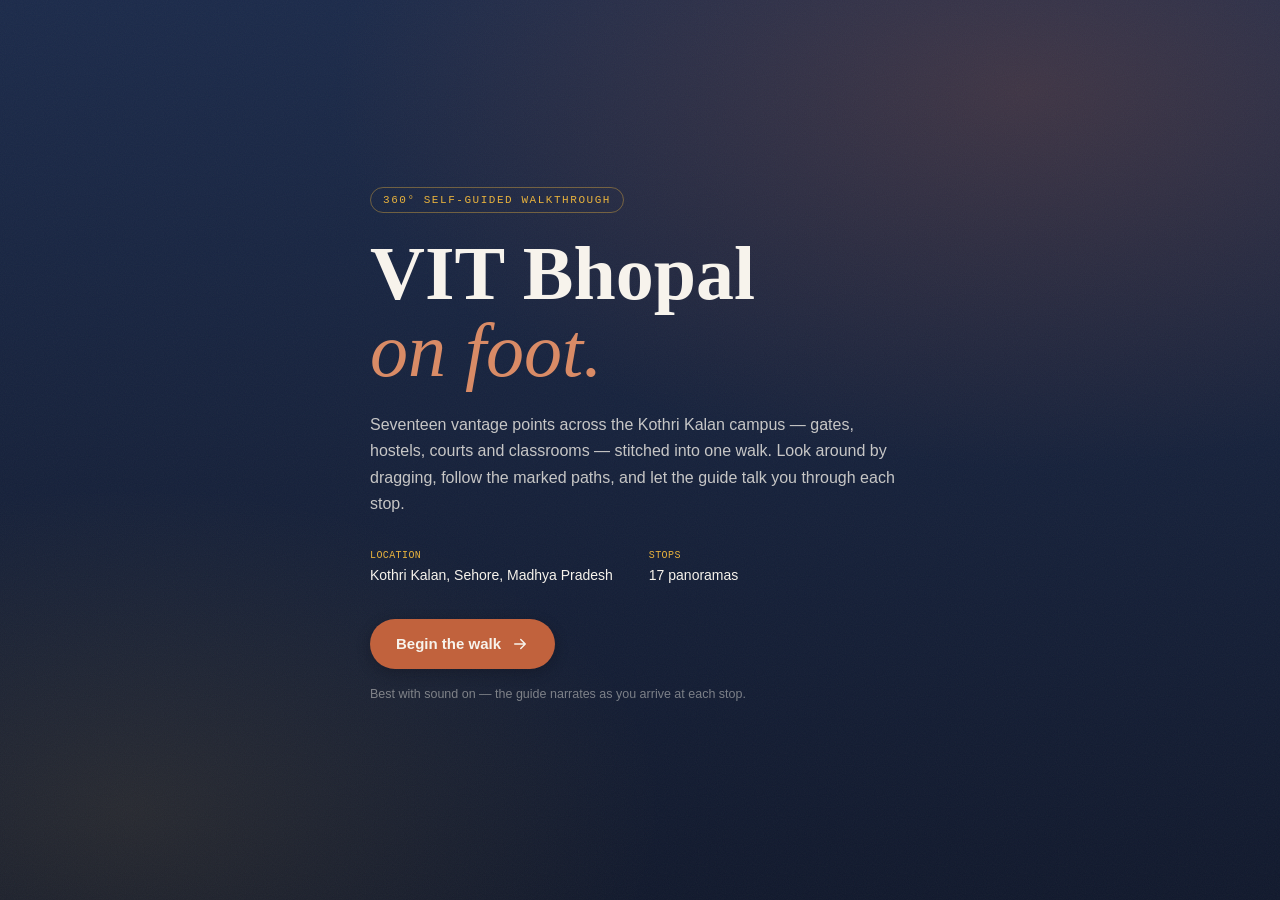
==== index.html @ a3f0da6c "Initial commit" ====
<!DOCTYPE html>
<html lang="en">
<head>
<meta charset="UTF-8">
<meta name="viewport" content="width=device-width, initial-scale=1.0, viewport-fit=cover">
<title>VIT Bhopal — Campus Walkthrough</title>
<meta name="description" content="A self-guided 360° walkthrough of the VIT Bhopal University campus, Kothri Kalan, Sehore.">
<link rel="stylesheet" href="css/styles.css">
</head>
<body>

<!-- ============ LOADER ============ -->
<div id="loader" class="loader">
  <div class="loader-mark">
    <svg viewBox="0 0 64 64" width="56" height="56" aria-hidden="true">
      <circle cx="32" cy="32" r="28" fill="none" stroke="currentColor" stroke-width="2" stroke-dasharray="8 6"/>
      <circle cx="32" cy="32" r="6" fill="currentColor"/>
    </svg>
  </div>
  <p class="loader-text">Stitching the campus together…</p>
  <div class="loader-track"><div class="loader-fill" id="loaderFill"></div></div>
</div>

<!-- ============ INTRO SCREEN ============ -->
<div id="intro" class="intro">
  <div class="intro-grain"></div>
  <div class="intro-inner">
    <span class="eyebrow mono">360° SELF-GUIDED WALKTHROUGH</span>
    <h1 class="intro-title">VIT Bhopal<br><em>on foot.</em></h1>
    <p class="intro-sub">Seventeen vantage points across the Kothri&nbsp;Kalan campus — gates, hostels, courts and classrooms — stitched into one walk. Look around by dragging, follow the marked paths, and let the guide talk you through each stop.</p>
    <div class="intro-meta">
      <div class="intro-meta-item">
        <span class="mono small">LOCATION</span>
        <span>Kothri Kalan, Sehore, Madhya Pradesh</span>
      </div>
      <div class="intro-meta-item">
        <span class="mono small">STOPS</span>
        <span>17 panoramas</span>
      </div>
    </div>
    <button class="btn-start" id="btnStart">
      <span>Begin the walk</span>
      <svg width="18" height="18" viewBox="0 0 24 24" fill="none"><path d="M5 12h14M13 6l6 6-6 6" stroke="currentColor" stroke-width="2" stroke-linecap="round" stroke-linejoin="round"/></svg>
    </button>
    <p class="intro-hint">Best with sound on — the guide narrates as you arrive at each stop.</p>
  </div>
</div>

<!-- ============ VIEWER STAGE ============ -->
<main id="stage" class="stage" aria-hidden="true">

  <canvas id="pano" class="pano-canvas"></canvas>

  <!-- hotspot layer (DOM, positioned over canvas) -->
  <div id="hotspotLayer" class="hotspot-layer"></div>

  <!-- drag hint -->
  <div class="drag-hint" id="dragHint">
    <svg width="22" height="22" viewBox="0 0 24 24" fill="none"><path d="M9 11V7a3 3 0 0 1 6 0v4M7 11h10a1 1 0 0 1 1 1v5a4 4 0 0 1-4 4h-4a4 4 0 0 1-4-4v-5a1 1 0 0 1 1-1Z" stroke="currentColor" stroke-width="1.6"/></svg>
    <span>Drag to look around</span>
  </div>

  <!-- top bar -->
  <header class="topbar">
    <div class="topbar-left">
      <button class="icon-btn" id="btnMenu" aria-label="Open scene list">
        <svg width="20" height="20" viewBox="0 0 24 24" fill="none"><path d="M4 6h16M4 12h16M4 18h16" stroke="currentColor" stroke-width="2" stroke-linecap="round"/></svg>
      </button>
      <div class="brand mono">VIT&nbsp;BHOPAL <span class="brand-dim">/ CAMPUS WALK</span></div>
    </div>
    <div class="topbar-center">
      <span class="scene-counter mono" id="sceneCounter">01 / 17</span>
      <h2 class="scene-title" id="sceneTitle">—</h2>
    </div>
    <div class="topbar-right">
      <button class="icon-btn" id="btnMap" aria-label="Open campus map">
        <svg width="20" height="20" viewBox="0 0 24 24" fill="none"><path d="M9 18l-6 2V4l6-2 6 2 6-2v16l-6 2-6-2Zm0 0V2m6 18V4" stroke="currentColor" stroke-width="1.8" stroke-linejoin="round"/></svg>
      </button>
      <button class="icon-btn" id="btnAudio" aria-label="Toggle narration">
        <svg width="20" height="20" viewBox="0 0 24 24" fill="none" id="iconAudioOn"><path d="M11 5 6 9H3v6h3l5 4V5Z" stroke="currentColor" stroke-width="1.8" stroke-linejoin="round"/><path d="M16 8a5 5 0 0 1 0 8M19 5a9 9 0 0 1 0 14" stroke="currentColor" stroke-width="1.8" stroke-linecap="round"/></svg>
      </button>
      <button class="icon-btn" id="btnFullscreen" aria-label="Fullscreen">
        <svg width="20" height="20" viewBox="0 0 24 24" fill="none"><path d="M4 9V5a1 1 0 0 1 1-1h4M20 9V5a1 1 0 0 0-1-1h-4M4 15v4a1 1 0 0 0 1 1h4M20 15v4a1 1 0 0 1-1 1h-4" stroke="currentColor" stroke-width="2" stroke-linecap="round" stroke-linejoin="round"/></svg>
      </button>
    </div>
  </header>

  <!-- narration caption bar -->
  <div class="caption-bar" id="captionBar">
    <button class="caption-toggle" id="btnCaptionPlay" aria-label="Play narration">
      <svg id="playIcon" width="16" height="16" viewBox="0 0 24 24" fill="currentColor"><path d="M8 5v14l11-7z"/></svg>
      <svg id="pauseIcon" width="16" height="16" viewBox="0 0 24 24" fill="currentColor" style="display:none"><path d="M7 5h4v14H7zM13 5h4v14h-4z"/></svg>
    </button>
    <p class="caption-text" id="captionText">Welcome.</p>
    <div class="caption-progress"><div class="caption-progress-fill" id="captionFill"></div></div>
  </div>

  <!-- bottom strip: filmstrip nav -->
  <nav class="filmstrip" id="filmstrip" aria-label="All stops"></nav>

  <!-- zoom controls -->
  <div class="zoom-controls">
    <button class="icon-btn small" id="btnZoomIn" aria-label="Zoom in">+</button>
    <button class="icon-btn small" id="btnZoomOut" aria-label="Zoom out">–</button>
  </div>

</main>

<!-- ============ SIDE DRAWER: ALL SCENES ============ -->
<aside id="drawer" class="drawer" aria-hidden="true">
  <div class="drawer-head">
    <span class="mono small">ALL STOPS</span>
    <button class="icon-btn" id="btnDrawerClose" aria-label="Close">
      <svg width="18" height="18" viewBox="0 0 24 24" fill="none"><path d="M6 6l12 12M18 6 6 18" stroke="currentColor" stroke-width="2" stroke-linecap="round"/></svg>
    </button>
  </div>
  <div class="drawer-list" id="drawerList"></div>
</aside>
<div id="drawerScrim" class="scrim"></div>

<!-- ============ MAP OVERLAY ============ -->
<div id="mapOverlay" class="map-overlay" aria-hidden="true">
  <div class="map-panel">
    <div class="map-head">
      <span class="mono small">CAMPUS MAP — KOTHRI KALAN, SEHORE</span>
      <button class="icon-btn" id="btnMapClose" aria-label="Close map">
        <svg width="18" height="18" viewBox="0 0 24 24" fill="none"><path d="M6 6l12 12M18 6 6 18" stroke="currentColor" stroke-width="2" stroke-linecap="round"/></svg>
      </button>
    </div>
    <div class="map-body">
      <div class="map-frame-wrap">
        <iframe id="mapFrame" title="VIT Bhopal location map" loading="lazy" referrerpolicy="no-referrer-when-downgrade"
          src="https://maps.google.com/maps?q=23.0756,76.8497&z=15&output=embed"
          onerror="this.style.display='none'; document.getElementById('mapFallback').style.display='flex';"></iframe>
        <div id="mapFallback" class="map-fallback">
          <svg width="40" height="40" viewBox="0 0 24 24" fill="none"><path d="M12 21s-7-7.2-7-12a7 7 0 1 1 14 0c0 4.8-7 12-7 12Z" stroke="currentColor" stroke-width="1.6"/><circle cx="12" cy="9" r="2.6" stroke="currentColor" stroke-width="1.6"/></svg>
          <p class="mono small">23.0756° N, 76.8497° E</p>
          <p class="map-fallback-text">Live map preview isn't available in this environment. Use the link below to open the location directly in Google Maps.</p>
        </div>
      </div>
      <div class="map-side">
        <p class="map-note">VIT Bhopal University sits on the Bhopal–Indore highway in Kothri Kalan, Sehore district — about 50&nbsp;km from Bhopal city. The 360° stops in this walk are arranged loosely west→east, gate to academic core.</p>
        <a class="map-link" href="https://www.google.com/maps/search/?api=1&query=23.0756,76.8497" target="_blank" rel="noopener">
          Open in Google Maps
          <svg width="14" height="14" viewBox="0 0 24 24" fill="none"><path d="M7 17 17 7M7 7h10v10" stroke="currentColor" stroke-width="2" stroke-linecap="round" stroke-linejoin="round"/></svg>
        </a>
      </div>
    </div>
  </div>
</div>

<script src="js/scenes.js"></script>
<script src="js/viewer.js"></script>
<script src="js/narration.js"></script>
<script src="js/app.js"></script>
</body>
</html>
---- css/styles.css ----
/* ============================================================
   DESIGN TOKENS
   Palette pulled from the campus photos themselves:
   indigo night sky, terracotta hostel banding, sandstone roads,
   hazard-stripe curb paint (yellow/black) as the wayfinding motif.
   ============================================================ */
:root {
  --ink:        #11141b;
  --ink-soft:   #2b303d;
  --paper:      #f7f3ec;
  --paper-dim:  #ece5d6;
  --indigo:     #1b2a4a;
  --indigo-deep:#10182c;
  --terracotta: #c1623d;
  --terracotta-soft: #d98b66;
  --sandstone:  #d9c9a8;
  --signal:     #e8b23d;
  --hazard-black: #1a1a16;
  --line:       rgba(247,243,236,0.14);
  --line-dark:  rgba(17,20,27,0.12);

  --font-display: Georgia, "Iowan Old Style", "Palatino Linotype", "URW Palladio L", serif;
  --font-body: -apple-system, BlinkMacSystemFont, "Segoe UI", Roboto, "Helvetica Neue", Arial, sans-serif;
  --font-mono: "SF Mono", "Cascadia Code", "Roboto Mono", Consolas, "Liberation Mono", monospace;

  --radius-sm: 8px;
  --radius-md: 14px;
  --radius-lg: 22px;
  --shadow-1: 0 10px 30px rgba(10,12,18,0.35);
  --shadow-2: 0 4px 14px rgba(10,12,18,0.28);
}

* { box-sizing: border-box; }
html, body {
  margin: 0; padding: 0;
  width: 100%; height: 100%;
  overflow: hidden;
  background: var(--indigo-deep);
  color: var(--paper);
  font-family: var(--font-body);
  -webkit-font-smoothing: antialiased;
}
button {
  font-family: inherit;
  cursor: pointer;
  border: none;
  background: none;
  color: inherit;
}
a { color: inherit; }
.mono { font-family: var(--font-mono); letter-spacing: 0.04em; }
.small { font-size: 11px; }

/* ============================================================
   LOADER
   ============================================================ */
.loader {
  position: fixed; inset: 0;
  display: flex; flex-direction: column; align-items: center; justify-content: center;
  gap: 18px;
  background: radial-gradient(120% 120% at 50% 0%, #1f2e52 0%, var(--indigo-deep) 65%);
  z-index: 100;
  transition: opacity 0.5s ease, visibility 0.5s ease;
}
.loader.hidden { opacity: 0; visibility: hidden; pointer-events: none; }
.loader-mark { color: var(--signal); animation: spin 2.4s linear infinite; }
@keyframes spin { to { transform: rotate(360deg); } }
.loader-text { font-family: var(--font-mono); font-size: 12px; letter-spacing: 0.08em; color: var(--sandstone); text-transform: uppercase; }
.loader-track { width: 220px; height: 3px; background: rgba(247,243,236,0.12); border-radius: 2px; overflow: hidden; }
.loader-fill { width: 0%; height: 100%; background: linear-gradient(90deg, var(--terracotta), var(--signal)); transition: width 0.2s ease; }

/* ============================================================
   INTRO
   ============================================================ */
.intro {
  position: fixed; inset: 0;
  z-index: 50;
  display: flex; align-items: center; justify-content: center;
  background:
    radial-gradient(90% 70% at 80% 10%, rgba(193,98,61,0.22), transparent 60%),
    radial-gradient(70% 60% at 10% 90%, rgba(232,178,61,0.10), transparent 60%),
    linear-gradient(180deg, var(--indigo) 0%, var(--indigo-deep) 100%);
  transition: opacity 0.5s ease, visibility 0.5s ease;
  padding: 32px;
}
.intro.hidden { opacity: 0; visibility: hidden; pointer-events: none; }
.intro-grain {
  position: absolute; inset: 0;
  opacity: 0.05; pointer-events: none;
  background-image: url("data:image/svg+xml,%3Csvg xmlns='http://www.w3.org/2000/svg' width='120' height='120'%3E%3Cfilter id='n'%3E%3CfeTurbulence type='fractalNoise' baseFrequency='0.9' numOctaves='2' stitchTiles='stitch'/%3E%3C/filter%3E%3Crect width='100%25' height='100%25' filter='url(%23n)'/%3E%3C/svg%3E");
}
.intro-inner {
  max-width: 620px;
  text-align: left;
  position: relative;
}
.eyebrow {
  display: inline-block;
  font-size: 11px;
  color: var(--signal);
  letter-spacing: 0.14em;
  border: 1px solid rgba(232,178,61,0.4);
  padding: 6px 12px;
  border-radius: 100px;
  margin-bottom: 22px;
}
.intro-title {
  font-family: var(--font-display);
  font-weight: 600;
  font-size: clamp(42px, 8vw, 76px);
  line-height: 1.02;
  margin: 0 0 22px;
  color: var(--paper);
}
.intro-title em {
  font-style: italic;
  font-weight: 400;
  color: var(--terracotta-soft);
}
.intro-sub {
  font-size: 16px;
  line-height: 1.65;
  color: rgba(247,243,236,0.78);
  max-width: 540px;
  margin: 0 0 32px;
}
.intro-meta {
  display: flex; gap: 36px;
  margin-bottom: 36px;
  flex-wrap: wrap;
}
.intro-meta-item { display: flex; flex-direction: column; gap: 6px; }
.intro-meta-item span:first-child { color: var(--signal); font-size: 10px; }
.intro-meta-item span:last-child { font-size: 14px; color: var(--paper); }
.btn-start {
  display: inline-flex; align-items: center; gap: 10px;
  background: var(--terracotta);
  color: var(--paper);
  font-size: 15px; font-weight: 600;
  padding: 16px 26px;
  border-radius: 100px;
  transition: transform 0.25s ease, background 0.25s ease, box-shadow 0.25s ease;
  box-shadow: var(--shadow-2);
}
.btn-start:hover { background: #a8512f; transform: translateY(-2px); box-shadow: var(--shadow-1); }
.btn-start svg { transition: transform 0.25s ease; }
.btn-start:hover svg { transform: translateX(3px); }
.intro-hint {
  margin-top: 18px;
  font-size: 12.5px;
  color: rgba(247,243,236,0.45);
}

/* ============================================================
   STAGE
   ============================================================ */
.stage {
  position: fixed; inset: 0;
  z-index: 1;
  background: var(--indigo-deep);
}
.pano-canvas {
  position: absolute; inset: 0;
  width: 100%; height: 100%;
  display: block;
  cursor: grab;
  touch-action: none;
}
.pano-canvas.grabbing { cursor: grabbing; }
.stage.scene-fade::after {
  content: "";
  position: absolute; inset: 0;
  background: var(--indigo-deep);
  animation: fadeFlash 0.42s ease forwards;
  z-index: 5;
  pointer-events: none;
}
@keyframes fadeFlash {
  0% { opacity: 0; }
  35% { opacity: 1; }
  100% { opacity: 0; }
}

/* drag hint */
.drag-hint {
  position: absolute;
  left: 50%; top: 50%;
  transform: translate(-50%, 30px);
  display: flex; align-items: center; gap: 10px;
  background: rgba(17,20,27,0.55);
  backdrop-filter: blur(6px);
  border: 1px solid var(--line);
  padding: 10px 18px;
  border-radius: 100px;
  font-size: 13px;
  color: var(--paper);
  pointer-events: none;
  animation: hintPulse 2.6s ease-in-out infinite;
  z-index: 6;
  transition: opacity 0.4s ease;
}
.drag-hint.hidden { opacity: 0; }
@keyframes hintPulse {
  0%, 100% { opacity: 0.85; }
  50% { opacity: 0.35; }
}

/* ============================================================
   TOP BAR
   ============================================================ */
.topbar {
  position: absolute; top: 0; left: 0; right: 0;
  z-index: 10;
  display: flex; align-items: center; justify-content: space-between;
  padding: 18px 22px;
  background: linear-gradient(180deg, rgba(16,24,44,0.85) 0%, rgba(16,24,44,0) 100%);
  pointer-events: none;
}
.topbar > * { pointer-events: auto; }
.topbar-left { display: flex; align-items: center; gap: 14px; }
.brand { font-size: 11px; letter-spacing: 0.08em; color: var(--paper); }
.brand-dim { color: rgba(247,243,236,0.45); }
.topbar-center { text-align: center; display: flex; flex-direction: column; align-items: center; gap: 2px; }
.scene-counter { font-size: 10px; color: var(--signal); }
.scene-title { font-family: var(--font-display); font-weight: 600; font-size: 19px; margin: 0; color: var(--paper); }
.topbar-right { display: flex; align-items: center; gap: 8px; }

.icon-btn {
  width: 38px; height: 38px;
  display: flex; align-items: center; justify-content: center;
  border-radius: 50%;
  background: rgba(17,20,27,0.45);
  border: 1px solid var(--line);
  color: var(--paper);
  backdrop-filter: blur(6px);
  transition: background 0.2s ease, transform 0.2s ease, border-color 0.2s ease;
}
.icon-btn:hover { background: rgba(193,98,61,0.55); border-color: rgba(232,178,61,0.5); transform: translateY(-1px); }
.icon-btn.muted { color: var(--terracotta-soft); }
.icon-btn.small { width: 32px; height: 32px; font-size: 18px; font-weight: 600; }

/* ============================================================
   HOTSPOTS
   ============================================================ */
.hotspot-layer {
  position: absolute; inset: 0;
  z-index: 4;
  pointer-events: none;
}
.hotspot {
  position: absolute;
  top: 0; left: 0;
  display: flex; flex-direction: column; align-items: center;
  gap: 8px;
  pointer-events: auto;
  transform-origin: center;
  transition: filter 0.15s ease;
}
.hotspot-ring {
  position: absolute;
  width: 54px; height: 54px;
  border-radius: 50%;
  top: 50%; left: 50%;
  transform: translate(-50%, -50%);
  background: conic-gradient(var(--signal) 0deg 18deg, var(--hazard-black) 18deg 36deg,
    var(--signal) 36deg 54deg, var(--hazard-black) 54deg 72deg,
    var(--signal) 72deg 90deg, var(--hazard-black) 90deg 108deg,
    var(--signal) 108deg 126deg, var(--hazard-black) 126deg 144deg,
    var(--signal) 144deg 162deg, var(--hazard-black) 162deg 180deg,
    var(--signal) 180deg 198deg, var(--hazard-black) 198deg 216deg,
    var(--signal) 216deg 234deg, var(--hazard-black) 234deg 252deg,
    var(--signal) 252deg 270deg, var(--hazard-black) 270deg 288deg,
    var(--signal) 288deg 306deg, var(--hazard-black) 306deg 324deg,
    var(--signal) 324deg 342deg, var(--hazard-black) 342deg 360deg);
  opacity: 0;
  animation: ringSpin 9s linear infinite, ringFade 2.2s ease-in-out infinite;
  -webkit-mask: radial-gradient(circle, transparent 16px, black 17px, black 22px, transparent 23px);
  mask: radial-gradient(circle, transparent 16px, black 17px, black 22px, transparent 23px);
}
@keyframes ringSpin { to { transform: translate(-50%, -50%) rotate(360deg); } }
@keyframes ringFade { 0%, 100% { opacity: 0.95; } 50% { opacity: 0.45; } }

.hotspot-arrow {
  position: relative;
  width: 38px; height: 38px;
  border-radius: 50%;
  display: flex; align-items: center; justify-content: center;
  background: rgba(17,20,27,0.7);
  border: 1.5px solid var(--signal);
  color: var(--paper);
  backdrop-filter: blur(4px);
  box-shadow: 0 6px 18px rgba(0,0,0,0.4);
  transition: transform 0.2s ease, background 0.2s ease;
}
.hotspot:hover .hotspot-arrow { background: var(--terracotta); transform: scale(1.12); }
.hotspot:active .hotspot-arrow { transform: scale(0.95); }

.hotspot-label {
  font-size: 10.5px;
  white-space: nowrap;
  background: rgba(17,20,27,0.72);
  border: 1px solid var(--line);
  padding: 5px 10px;
  border-radius: 100px;
  color: var(--paper);
  backdrop-filter: blur(4px);
  opacity: 0.92;
  letter-spacing: 0.02em;
}

/* ============================================================
   CAPTION BAR
   ============================================================ */
.caption-bar {
  position: absolute;
  left: 50%; bottom: 118px;
  transform: translateX(-50%);
  z-index: 9;
  width: min(680px, 88vw);
  display: flex; align-items: center; gap: 14px;
  background: rgba(17,20,27,0.72);
  border: 1px solid var(--line);
  backdrop-filter: blur(10px);
  padding: 14px 18px;
  border-radius: var(--radius-lg);
  box-shadow: var(--shadow-1);
}
.caption-toggle {
  flex-shrink: 0;
  width: 34px; height: 34px;
  border-radius: 50%;
  background: var(--terracotta);
  display: flex; align-items: center; justify-content: center;
  color: var(--paper);
}
.caption-text {
  margin: 0;
  font-size: 13.5px;
  line-height: 1.5;
  color: rgba(247,243,236,0.92);
  max-height: 4.6em;
  overflow-y: auto;
  flex: 1;
}
.caption-progress {
  position: absolute;
  left: 18px; right: 18px; bottom: 6px;
  height: 2px;
  background: rgba(247,243,236,0.12);
  border-radius: 2px;
  overflow: hidden;
}
.caption-progress-fill {
  height: 100%; width: 0%;
  background: var(--signal);
  transition: width 0.15s linear;
}

/* ============================================================
   FILMSTRIP
   ============================================================ */
.filmstrip {
  position: absolute;
  left: 0; right: 0; bottom: 0;
  z-index: 9;
  display: flex; gap: 8px;
  padding: 14px 18px 16px;
  overflow-x: auto;
  background: linear-gradient(0deg, rgba(16,24,44,0.92) 10%, rgba(16,24,44,0) 100%);
  scrollbar-width: thin;
}
.filmstrip::-webkit-scrollbar { height: 5px; }
.filmstrip::-webkit-scrollbar-thumb { background: rgba(247,243,236,0.2); border-radius: 4px; }

.film-item {
  position: relative;
  flex: 0 0 auto;
  width: 76px; height: 48px;
  border-radius: 8px;
  overflow: hidden;
  border: 2px solid transparent;
  opacity: 0.55;
  transition: opacity 0.2s ease, border-color 0.2s ease, transform 0.2s ease;
}
.film-item img { width: 100%; height: 100%; object-fit: cover; display: block; }
.film-item:hover { opacity: 0.9; transform: translateY(-2px); }
.film-item.active { opacity: 1; border-color: var(--signal); }
.film-num {
  position: absolute; bottom: 2px; left: 4px;
  font-size: 9px; color: var(--paper);
  background: rgba(17,20,27,0.65);
  padding: 1px 4px; border-radius: 4px;
}

/* zoom controls */
.zoom-controls {
  position: absolute;
  right: 18px; bottom: 96px;
  z-index: 9;
  display: flex; flex-direction: column; gap: 6px;
}

/* ============================================================
   DRAWER
   ============================================================ */
.drawer {
  position: fixed; top: 0; bottom: 0; left: 0;
  width: min(360px, 86vw);
  background: var(--indigo);
  border-right: 1px solid var(--line);
  z-index: 30;
  transform: translateX(-100%);
  transition: transform 0.32s cubic-bezier(.2,.8,.2,1);
  display: flex; flex-direction: column;
  box-shadow: var(--shadow-1);
}
.drawer.open { transform: translateX(0); }
.drawer-head {
  display: flex; align-items: center; justify-content: space-between;
  padding: 20px 18px;
  border-bottom: 1px solid var(--line);
  color: var(--signal);
}
.drawer-list {
  overflow-y: auto;
  padding: 10px 10px 24px;
  flex: 1;
}
.drawer-zone {
  padding: 16px 10px 8px;
  text-transform: uppercase;
  font-size: 10.5px;
}
.drawer-item {
  display: flex; align-items: center; gap: 12px;
  width: 100%;
  padding: 8px;
  border-radius: var(--radius-sm);
  transition: background 0.18s ease;
  text-align: left;
}
.drawer-item:hover { background: rgba(247,243,236,0.06); }
.drawer-item.active { background: rgba(193,98,61,0.25); }
.drawer-item img { width: 64px; height: 42px; object-fit: cover; border-radius: 6px; flex-shrink: 0; }
.drawer-item-text { display: flex; flex-direction: column; gap: 2px; min-width: 0; }
.drawer-item-num { font-size: 10px; color: var(--signal); }
.drawer-item-title { font-size: 13.5px; color: var(--paper); overflow: hidden; text-overflow: ellipsis; white-space: nowrap; }

.scrim {
  position: fixed; inset: 0;
  background: rgba(8,10,16,0.55);
  backdrop-filter: blur(2px);
  z-index: 25;
  opacity: 0; visibility: hidden;
  transition: opacity 0.3s ease, visibility 0.3s ease;
}
.scrim.show { opacity: 1; visibility: visible; }

/* ============================================================
   MAP OVERLAY
   ============================================================ */
.map-overlay {
  position: fixed; inset: 0;
  z-index: 40;
  display: flex; align-items: center; justify-content: center;
  background: rgba(8,10,16,0.7);
  backdrop-filter: blur(4px);
  opacity: 0; visibility: hidden;
  transition: opacity 0.3s ease, visibility 0.3s ease;
  padding: 24px;
}
.map-overlay.open { opacity: 1; visibility: visible; }
.map-panel {
  width: min(960px, 100%);
  max-height: 86vh;
  background: var(--paper);
  border-radius: var(--radius-lg);
  overflow: hidden;
  display: flex; flex-direction: column;
  box-shadow: var(--shadow-1);
}
.map-head {
  display: flex; align-items: center; justify-content: space-between;
  padding: 16px 20px;
  background: var(--indigo);
  color: var(--signal);
}
.map-body {
  display: flex;
  flex: 1;
  min-height: 420px;
}
.map-frame-wrap { position: relative; flex: 1.6; min-height: 100%; background: var(--paper-dim); }
.map-body iframe { width: 100%; height: 100%; border: none; display: block; }
.map-fallback {
  display: none;
  position: absolute; inset: 0;
  flex-direction: column; align-items: center; justify-content: center;
  gap: 10px;
  text-align: center;
  padding: 32px;
  color: var(--ink-soft);
  background: var(--paper-dim);
}
.map-fallback svg { color: var(--terracotta); }
.map-fallback p.mono { color: var(--ink); font-size: 13px; margin: 4px 0 0; }
.map-fallback-text { font-size: 12.5px; max-width: 280px; line-height: 1.55; color: var(--ink-soft); margin: 0; }
.map-side {
  flex: 1;
  padding: 24px;
  background: var(--paper);
  color: var(--ink);
  display: flex; flex-direction: column; justify-content: space-between;
  gap: 18px;
}
.map-note { font-size: 13.5px; line-height: 1.6; color: var(--ink-soft); margin: 0; }
.map-link {
  display: inline-flex; align-items: center; gap: 8px;
  font-size: 13px; font-weight: 600;
  color: var(--terracotta);
  text-decoration: none;
  align-self: flex-start;
  border-bottom: 1px solid currentColor;
  padding-bottom: 2px;
}

/* ============================================================
   RESPONSIVE
   ============================================================ */
@media (max-width: 720px) {
  .topbar { padding: 14px 14px; flex-wrap: nowrap; }
  .scene-title { font-size: 14px; max-width: 40vw; overflow: hidden; text-overflow: ellipsis; white-space: nowrap; }
  .brand-dim { display: none; }
  .caption-bar { bottom: 104px; width: 92vw; padding: 12px 14px; }
  .caption-text { font-size: 12.5px; max-height: 3.6em; }
  .zoom-controls { bottom: 86px; right: 12px; }
  .film-item { width: 58px; height: 38px; }
  .map-body { flex-direction: column; }
  .map-frame-wrap { min-height: 260px; }
  .intro-meta { gap: 22px; }
  .intro-title { font-size: clamp(34px, 11vw, 52px); }
}

@media (prefers-reduced-motion: reduce) {
  .hotspot-ring { animation: none; opacity: 0.7; }
  .drag-hint { animation: none; }
  .loader-mark { animation: none; }
}

/* focus visibility */
button:focus-visible {
  outline: 2px solid var(--signal);
  outline-offset: 2px;
}
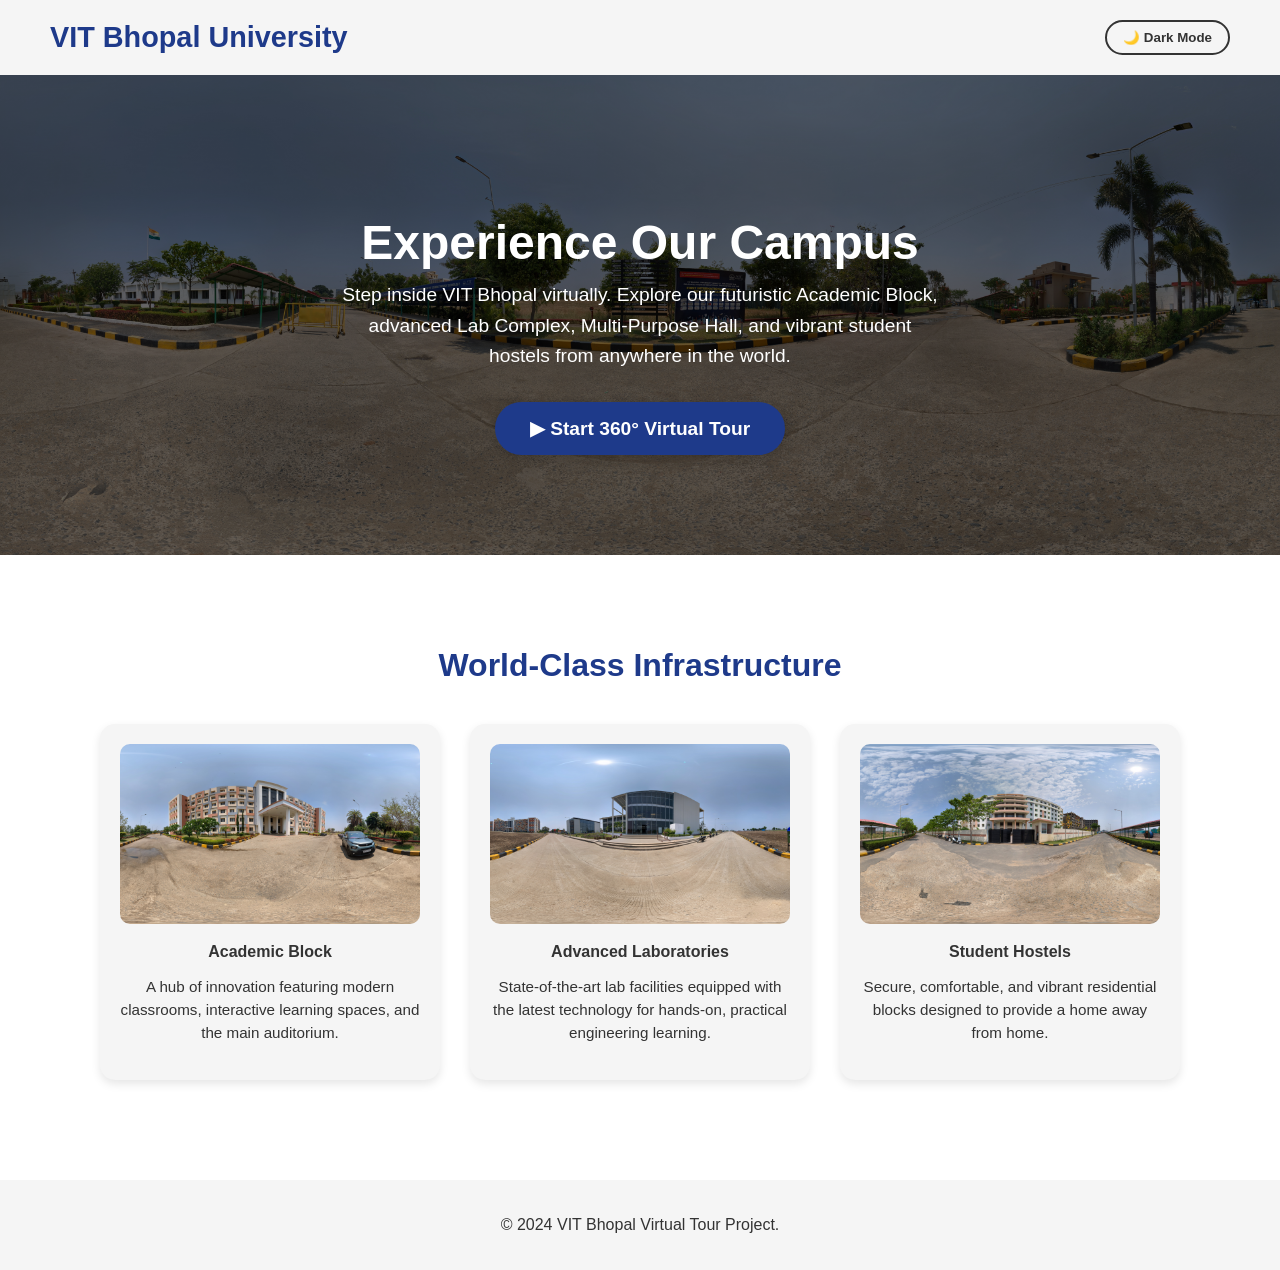
==== commit f2ec20e5: "Extending the version" ====
--- a/index.html
+++ b/index.html
@@ -1,157 +1,212 @@
 <!DOCTYPE html>
 <html lang="en">
 <head>
-<meta charset="UTF-8">
-<meta name="viewport" content="width=device-width, initial-scale=1.0, viewport-fit=cover">
-<title>VIT Bhopal — Campus Walkthrough</title>
-<meta name="description" content="A self-guided 360° walkthrough of the VIT Bhopal University campus, Kothri Kalan, Sehore.">
-<link rel="stylesheet" href="css/styles.css">
+  <meta charset="UTF-8">
+  <meta name="viewport" content="width=device-width, initial-scale=1.0">
+  <title>VIT Bhopal - Campus Tour</title>
+  <style>
+    :root {
+      --bg-color: #ffffff;
+      --text-color: #333333;
+      --card-bg: #f5f5f5;
+      --accent-color: #1e3a8a; /* VIT Blue */
+      --btn-hover: #d32f2f;    /* Red accent */
+    }
+
+    [data-theme="dark"] {
+      --bg-color: #121212;
+      --text-color: #ffffff;
+      --card-bg: #1e1e1e;
+      --accent-color: #ff5252;
+      --btn-hover: #ff7961;
+    }
+
+    body {
+      margin: 0;
+      font-family: 'Segoe UI', Tahoma, Geneva, Verdana, sans-serif;
+      background-color: var(--bg-color);
+      color: var(--text-color);
+      transition: background-color 0.3s, color 0.3s;
+    }
+
+    /* Navbar */
+    header {
+      display: flex;
+      justify-content: space-between;
+      align-items: center;
+      padding: 20px 50px;
+      background-color: var(--card-bg);
+      box-shadow: 0 4px 6px rgba(0,0,0,0.1);
+    }
+
+    header h1 {
+      margin: 0;
+      font-size: 1.8rem;
+      color: var(--accent-color);
+    }
+
+    .theme-toggle {
+      background: transparent;
+      border: 2px solid var(--text-color);
+      color: var(--text-color);
+      padding: 8px 16px;
+      border-radius: 20px;
+      cursor: pointer;
+      font-weight: bold;
+      transition: all 0.3s ease;
+    }
+
+    .theme-toggle:hover {
+      background: var(--text-color);
+      color: var(--bg-color);
+    }
+
+    /* Hero Section */
+    .hero {
+      text-align: center;
+      padding: 100px 20px;
+      background: linear-gradient(rgba(0, 0, 0, 0.6), rgba(0, 0, 0, 0.6)), url('images/1 main gate entrance showcasing the directory board.jpg') center/cover;
+      color: white;
+    }
+
+    .hero h2 {
+      font-size: 3rem;
+      margin-bottom: 10px;
+    }
+
+    .hero p {
+      font-size: 1.2rem;
+      max-width: 600px;
+      margin: 0 auto 30px auto;
+      line-height: 1.6;
+    }
+
+    .btn-primary {
+      display: inline-block;
+      background-color: var(--accent-color);
+      color: white;
+      padding: 15px 35px;
+      font-size: 1.2rem;
+      text-decoration: none;
+      border-radius: 30px;
+      font-weight: bold;
+      transition: background-color 0.3s ease;
+      box-shadow: 0 4px 15px rgba(0,0,0,0.2);
+    }
+
+    .btn-primary:hover {
+      background-color: var(--btn-hover);
+    }
+
+    /* Infrastructure Section */
+    .infrastructure {
+      padding: 60px 50px;
+      text-align: center;
+    }
+
+    .infrastructure h3 {
+      font-size: 2rem;
+      color: var(--accent-color);
+      margin-bottom: 40px;
+    }
+
+    .cards {
+      display: flex;
+      justify-content: center;
+      gap: 30px;
+      flex-wrap: wrap;
+    }
+
+    .card {
+      background-color: var(--card-bg);
+      border-radius: 15px;
+      padding: 20px;
+      width: 300px;
+      box-shadow: 0 4px 10px rgba(0,0,0,0.1);
+      transition: transform 0.3s ease;
+    }
+
+    .card:hover {
+      transform: translateY(-10px);
+    }
+
+    .card img {
+      width: 100%;
+      border-radius: 10px;
+      height: 180px;
+      object-fit: cover;
+    }
+
+    .card h4 {
+      margin: 15px 0 10px 0;
+    }
+
+    .card p {
+      font-size: 0.95rem;
+      line-height: 1.5;
+    }
+
+    /* Footer */
+    footer {
+      text-align: center;
+      padding: 20px;
+      background-color: var(--card-bg);
+      margin-top: 40px;
+    }
+  </style>
 </head>
 <body>
 
-<!-- ============ LOADER ============ -->
-<div id="loader" class="loader">
-  <div class="loader-mark">
-    <svg viewBox="0 0 64 64" width="56" height="56" aria-hidden="true">
-      <circle cx="32" cy="32" r="28" fill="none" stroke="currentColor" stroke-width="2" stroke-dasharray="8 6"/>
-      <circle cx="32" cy="32" r="6" fill="currentColor"/>
-    </svg>
-  </div>
-  <p class="loader-text">Stitching the campus together…</p>
-  <div class="loader-track"><div class="loader-fill" id="loaderFill"></div></div>
-</div>
-
-<!-- ============ INTRO SCREEN ============ -->
-<div id="intro" class="intro">
-  <div class="intro-grain"></div>
-  <div class="intro-inner">
-    <span class="eyebrow mono">360° SELF-GUIDED WALKTHROUGH</span>
-    <h1 class="intro-title">VIT Bhopal<br><em>on foot.</em></h1>
-    <p class="intro-sub">Seventeen vantage points across the Kothri&nbsp;Kalan campus — gates, hostels, courts and classrooms — stitched into one walk. Look around by dragging, follow the marked paths, and let the guide talk you through each stop.</p>
-    <div class="intro-meta">
-      <div class="intro-meta-item">
-        <span class="mono small">LOCATION</span>
-        <span>Kothri Kalan, Sehore, Madhya Pradesh</span>
+  <header>
+    <h1>VIT Bhopal University</h1>
+    <button class="theme-toggle" onclick="toggleTheme()">🌙 Dark Mode</button>
+  </header>
+
+  <section class="hero">
+    <h2>Experience Our Campus</h2>
+    <p>Step inside VIT Bhopal virtually. Explore our futuristic Academic Block, advanced Lab Complex, Multi-Purpose Hall, and vibrant student hostels from anywhere in the world.</p>
+    <!-- This links directly to the 360 tour file -->
+    <a href="tour.html" class="btn-primary">▶ Start 360° Virtual Tour</a>
+  </section>
+
+  <section class="infrastructure">
+    <h3>World-Class Infrastructure</h3>
+    <div class="cards">
+      <div class="card">
+        <!-- Uses one of your images -->
+        <img src="images/1LSSR Academic Block 1 (AB1) Enterance.jpg" alt="Academic Block">
+        <h4>Academic Block</h4>
+        <p>A hub of innovation featuring modern classrooms, interactive learning spaces, and the main auditorium.</p>
       </div>
-      <div class="intro-meta-item">
-        <span class="mono small">STOPS</span>
-        <span>17 panoramas</span>
+      <div class="card">
+        <img src="images/1LSSSRR Lab Complex.jpg" alt="Lab Complex">
+        <h4>Advanced Laboratories</h4>
+        <p>State-of-the-art lab facilities equipped with the latest technology for hands-on, practical engineering learning.</p>
+      </div>
+      <div class="card">
+        <img src="images/1RLS Girls Hostel Block 1.jpg" alt="Hostels">
+        <h4>Student Hostels</h4>
+        <p>Secure, comfortable, and vibrant residential blocks designed to provide a home away from home.</p>
       </div>
     </div>
-    <button class="btn-start" id="btnStart">
-      <span>Begin the walk</span>
-      <svg width="18" height="18" viewBox="0 0 24 24" fill="none"><path d="M5 12h14M13 6l6 6-6 6" stroke="currentColor" stroke-width="2" stroke-linecap="round" stroke-linejoin="round"/></svg>
-    </button>
-    <p class="intro-hint">Best with sound on — the guide narrates as you arrive at each stop.</p>
-  </div>
-</div>
-
-<!-- ============ VIEWER STAGE ============ -->
-<main id="stage" class="stage" aria-hidden="true">
-
-  <canvas id="pano" class="pano-canvas"></canvas>
-
-  <!-- hotspot layer (DOM, positioned over canvas) -->
-  <div id="hotspotLayer" class="hotspot-layer"></div>
-
-  <!-- drag hint -->
-  <div class="drag-hint" id="dragHint">
-    <svg width="22" height="22" viewBox="0 0 24 24" fill="none"><path d="M9 11V7a3 3 0 0 1 6 0v4M7 11h10a1 1 0 0 1 1 1v5a4 4 0 0 1-4 4h-4a4 4 0 0 1-4-4v-5a1 1 0 0 1 1-1Z" stroke="currentColor" stroke-width="1.6"/></svg>
-    <span>Drag to look around</span>
-  </div>
-
-  <!-- top bar -->
-  <header class="topbar">
-    <div class="topbar-left">
-      <button class="icon-btn" id="btnMenu" aria-label="Open scene list">
-        <svg width="20" height="20" viewBox="0 0 24 24" fill="none"><path d="M4 6h16M4 12h16M4 18h16" stroke="currentColor" stroke-width="2" stroke-linecap="round"/></svg>
-      </button>
-      <div class="brand mono">VIT&nbsp;BHOPAL <span class="brand-dim">/ CAMPUS WALK</span></div>
-    </div>
-    <div class="topbar-center">
-      <span class="scene-counter mono" id="sceneCounter">01 / 17</span>
-      <h2 class="scene-title" id="sceneTitle">—</h2>
-    </div>
-    <div class="topbar-right">
-      <button class="icon-btn" id="btnMap" aria-label="Open campus map">
-        <svg width="20" height="20" viewBox="0 0 24 24" fill="none"><path d="M9 18l-6 2V4l6-2 6 2 6-2v16l-6 2-6-2Zm0 0V2m6 18V4" stroke="currentColor" stroke-width="1.8" stroke-linejoin="round"/></svg>
-      </button>
-      <button class="icon-btn" id="btnAudio" aria-label="Toggle narration">
-        <svg width="20" height="20" viewBox="0 0 24 24" fill="none" id="iconAudioOn"><path d="M11 5 6 9H3v6h3l5 4V5Z" stroke="currentColor" stroke-width="1.8" stroke-linejoin="round"/><path d="M16 8a5 5 0 0 1 0 8M19 5a9 9 0 0 1 0 14" stroke="currentColor" stroke-width="1.8" stroke-linecap="round"/></svg>
-      </button>
-      <button class="icon-btn" id="btnFullscreen" aria-label="Fullscreen">
-        <svg width="20" height="20" viewBox="0 0 24 24" fill="none"><path d="M4 9V5a1 1 0 0 1 1-1h4M20 9V5a1 1 0 0 0-1-1h-4M4 15v4a1 1 0 0 0 1 1h4M20 15v4a1 1 0 0 1-1 1h-4" stroke="currentColor" stroke-width="2" stroke-linecap="round" stroke-linejoin="round"/></svg>
-      </button>
-    </div>
-  </header>
-
-  <!-- narration caption bar -->
-  <div class="caption-bar" id="captionBar">
-    <button class="caption-toggle" id="btnCaptionPlay" aria-label="Play narration">
-      <svg id="playIcon" width="16" height="16" viewBox="0 0 24 24" fill="currentColor"><path d="M8 5v14l11-7z"/></svg>
-      <svg id="pauseIcon" width="16" height="16" viewBox="0 0 24 24" fill="currentColor" style="display:none"><path d="M7 5h4v14H7zM13 5h4v14h-4z"/></svg>
-    </button>
-    <p class="caption-text" id="captionText">Welcome.</p>
-    <div class="caption-progress"><div class="caption-progress-fill" id="captionFill"></div></div>
-  </div>
-
-  <!-- bottom strip: filmstrip nav -->
-  <nav class="filmstrip" id="filmstrip" aria-label="All stops"></nav>
-
-  <!-- zoom controls -->
-  <div class="zoom-controls">
-    <button class="icon-btn small" id="btnZoomIn" aria-label="Zoom in">+</button>
-    <button class="icon-btn small" id="btnZoomOut" aria-label="Zoom out">–</button>
-  </div>
-
-</main>
-
-<!-- ============ SIDE DRAWER: ALL SCENES ============ -->
-<aside id="drawer" class="drawer" aria-hidden="true">
-  <div class="drawer-head">
-    <span class="mono small">ALL STOPS</span>
-    <button class="icon-btn" id="btnDrawerClose" aria-label="Close">
-      <svg width="18" height="18" viewBox="0 0 24 24" fill="none"><path d="M6 6l12 12M18 6 6 18" stroke="currentColor" stroke-width="2" stroke-linecap="round"/></svg>
-    </button>
-  </div>
-  <div class="drawer-list" id="drawerList"></div>
-</aside>
-<div id="drawerScrim" class="scrim"></div>
-
-<!-- ============ MAP OVERLAY ============ -->
-<div id="mapOverlay" class="map-overlay" aria-hidden="true">
-  <div class="map-panel">
-    <div class="map-head">
-      <span class="mono small">CAMPUS MAP — KOTHRI KALAN, SEHORE</span>
-      <button class="icon-btn" id="btnMapClose" aria-label="Close map">
-        <svg width="18" height="18" viewBox="0 0 24 24" fill="none"><path d="M6 6l12 12M18 6 6 18" stroke="currentColor" stroke-width="2" stroke-linecap="round"/></svg>
-      </button>
-    </div>
-    <div class="map-body">
-      <div class="map-frame-wrap">
-        <iframe id="mapFrame" title="VIT Bhopal location map" loading="lazy" referrerpolicy="no-referrer-when-downgrade"
-          src="https://maps.google.com/maps?q=23.0756,76.8497&z=15&output=embed"
-          onerror="this.style.display='none'; document.getElementById('mapFallback').style.display='flex';"></iframe>
-        <div id="mapFallback" class="map-fallback">
-          <svg width="40" height="40" viewBox="0 0 24 24" fill="none"><path d="M12 21s-7-7.2-7-12a7 7 0 1 1 14 0c0 4.8-7 12-7 12Z" stroke="currentColor" stroke-width="1.6"/><circle cx="12" cy="9" r="2.6" stroke="currentColor" stroke-width="1.6"/></svg>
-          <p class="mono small">23.0756° N, 76.8497° E</p>
-          <p class="map-fallback-text">Live map preview isn't available in this environment. Use the link below to open the location directly in Google Maps.</p>
-        </div>
-      </div>
-      <div class="map-side">
-        <p class="map-note">VIT Bhopal University sits on the Bhopal–Indore highway in Kothri Kalan, Sehore district — about 50&nbsp;km from Bhopal city. The 360° stops in this walk are arranged loosely west→east, gate to academic core.</p>
-        <a class="map-link" href="https://www.google.com/maps/search/?api=1&query=23.0756,76.8497" target="_blank" rel="noopener">
-          Open in Google Maps
-          <svg width="14" height="14" viewBox="0 0 24 24" fill="none"><path d="M7 17 17 7M7 7h10v10" stroke="currentColor" stroke-width="2" stroke-linecap="round" stroke-linejoin="round"/></svg>
-        </a>
-      </div>
-    </div>
-  </div>
-</div>
-
-<script src="js/scenes.js"></script>
-<script src="js/viewer.js"></script>
-<script src="js/narration.js"></script>
-<script src="js/app.js"></script>
+  </section>
+
+  <footer>
+    <p>&copy; 2024 VIT Bhopal Virtual Tour Project.</p>
+  </footer>
+
+  <script>
+    function toggleTheme() {
+      const html = document.documentElement;
+      const themeBtn = document.querySelector('.theme-toggle');
+      if (html.getAttribute('data-theme') === 'dark') {
+        html.removeAttribute('data-theme');
+        themeBtn.innerText = '🌙 Dark Mode';
+      } else {
+        html.setAttribute('data-theme', 'dark');
+        themeBtn.innerText = '☀️ Light Mode';
+      }
+    }
+  </script>
 </body>
-</html>
+</html>
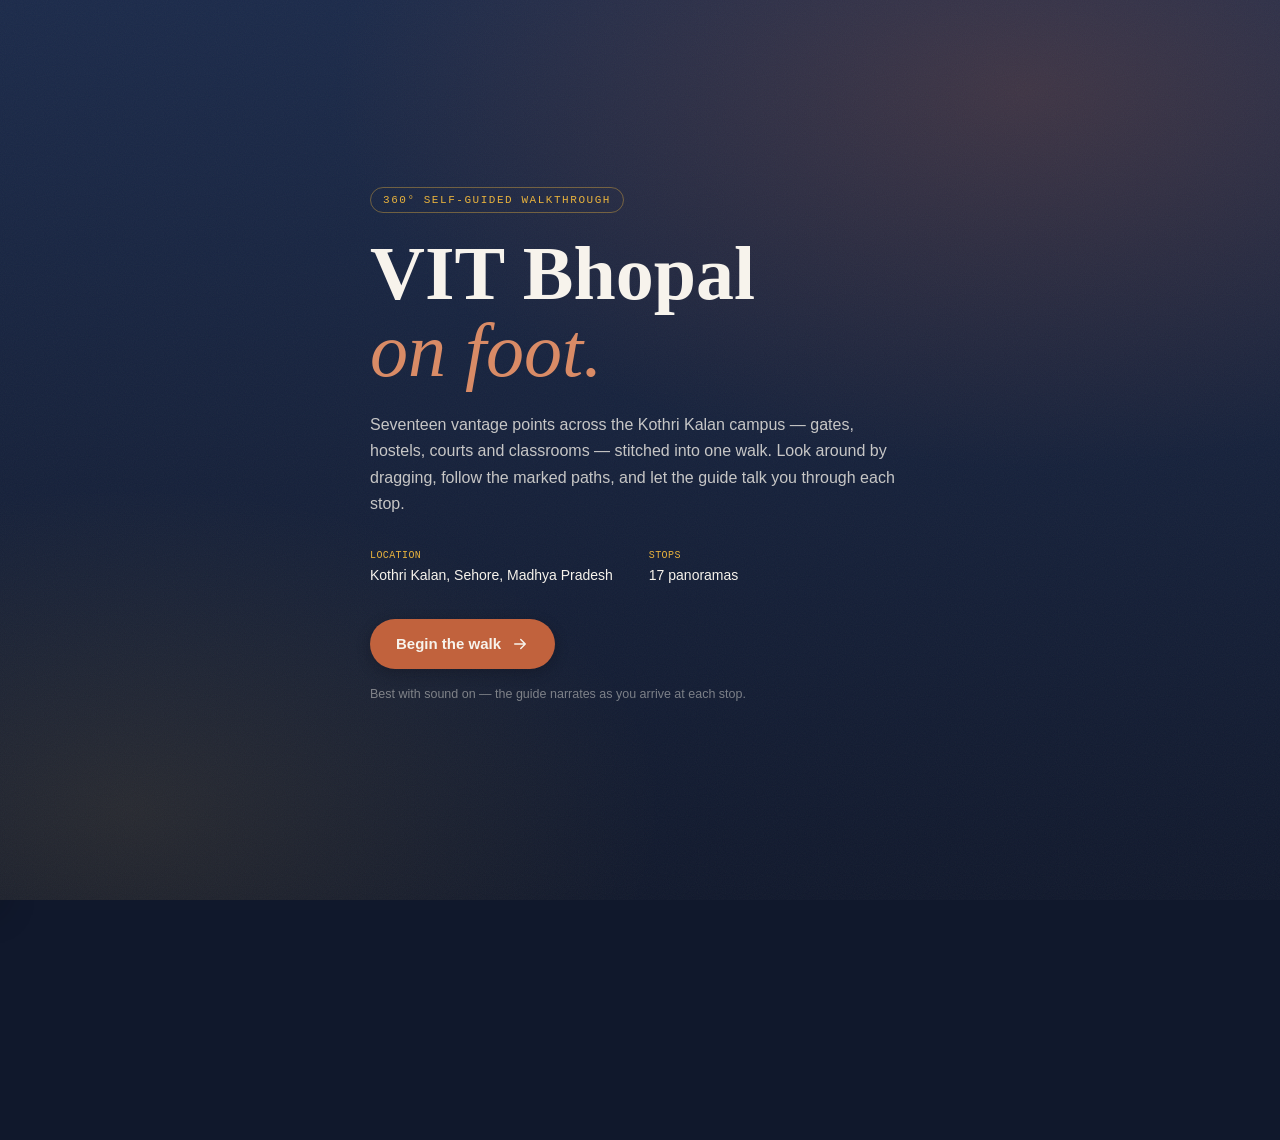
==== commit 4e0c9644: "Refactoring the exteded  version" ====
--- a/index.html
+++ b/index.html
@@ -1,6 +1,7 @@
 <!DOCTYPE html>
 <html lang="en">
 <head>
+<<<<<<< HEAD
   <meta charset="UTF-8">
   <meta name="viewport" content="width=device-width, initial-scale=1.0">
   <title>VIT Bhopal - Campus Tour</title>
@@ -209,4 +210,160 @@
     }
   </script>
 </body>
-</html>+</html>
+=======
+<meta charset="UTF-8">
+<meta name="viewport" content="width=device-width, initial-scale=1.0, viewport-fit=cover">
+<title>VIT Bhopal — Campus Walkthrough</title>
+<meta name="description" content="A self-guided 360° walkthrough of the VIT Bhopal University campus, Kothri Kalan, Sehore.">
+<link rel="stylesheet" href="css/styles.css">
+</head>
+<body>
+
+<!-- ============ LOADER ============ -->
+<div id="loader" class="loader">
+  <div class="loader-mark">
+    <svg viewBox="0 0 64 64" width="56" height="56" aria-hidden="true">
+      <circle cx="32" cy="32" r="28" fill="none" stroke="currentColor" stroke-width="2" stroke-dasharray="8 6"/>
+      <circle cx="32" cy="32" r="6" fill="currentColor"/>
+    </svg>
+  </div>
+  <p class="loader-text">Stitching the campus together…</p>
+  <div class="loader-track"><div class="loader-fill" id="loaderFill"></div></div>
+</div>
+
+<!-- ============ INTRO SCREEN ============ -->
+<div id="intro" class="intro">
+  <div class="intro-grain"></div>
+  <div class="intro-inner">
+    <span class="eyebrow mono">360° SELF-GUIDED WALKTHROUGH</span>
+    <h1 class="intro-title">VIT Bhopal<br><em>on foot.</em></h1>
+    <p class="intro-sub">Seventeen vantage points across the Kothri&nbsp;Kalan campus — gates, hostels, courts and classrooms — stitched into one walk. Look around by dragging, follow the marked paths, and let the guide talk you through each stop.</p>
+    <div class="intro-meta">
+      <div class="intro-meta-item">
+        <span class="mono small">LOCATION</span>
+        <span>Kothri Kalan, Sehore, Madhya Pradesh</span>
+      </div>
+      <div class="intro-meta-item">
+        <span class="mono small">STOPS</span>
+        <span>17 panoramas</span>
+      </div>
+    </div>
+    <button class="btn-start" id="btnStart">
+      <span>Begin the walk</span>
+      <svg width="18" height="18" viewBox="0 0 24 24" fill="none"><path d="M5 12h14M13 6l6 6-6 6" stroke="currentColor" stroke-width="2" stroke-linecap="round" stroke-linejoin="round"/></svg>
+    </button>
+    <p class="intro-hint">Best with sound on — the guide narrates as you arrive at each stop.</p>
+  </div>
+</div>
+
+<!-- ============ VIEWER STAGE ============ -->
+<main id="stage" class="stage" aria-hidden="true">
+
+  <canvas id="pano" class="pano-canvas"></canvas>
+
+  <!-- hotspot layer (DOM, positioned over canvas) -->
+  <div id="hotspotLayer" class="hotspot-layer"></div>
+
+  <!-- drag hint -->
+  <div class="drag-hint" id="dragHint">
+    <svg width="22" height="22" viewBox="0 0 24 24" fill="none"><path d="M9 11V7a3 3 0 0 1 6 0v4M7 11h10a1 1 0 0 1 1 1v5a4 4 0 0 1-4 4h-4a4 4 0 0 1-4-4v-5a1 1 0 0 1 1-1Z" stroke="currentColor" stroke-width="1.6"/></svg>
+    <span>Drag to look around</span>
+  </div>
+
+  <!-- top bar -->
+  <header class="topbar">
+    <div class="topbar-left">
+      <button class="icon-btn" id="btnMenu" aria-label="Open scene list">
+        <svg width="20" height="20" viewBox="0 0 24 24" fill="none"><path d="M4 6h16M4 12h16M4 18h16" stroke="currentColor" stroke-width="2" stroke-linecap="round"/></svg>
+      </button>
+      <div class="brand mono">VIT&nbsp;BHOPAL <span class="brand-dim">/ CAMPUS WALK</span></div>
+    </div>
+    <div class="topbar-center">
+      <span class="scene-counter mono" id="sceneCounter">01 / 17</span>
+      <h2 class="scene-title" id="sceneTitle">—</h2>
+    </div>
+    <div class="topbar-right">
+      <button class="icon-btn" id="btnMap" aria-label="Open campus map">
+        <svg width="20" height="20" viewBox="0 0 24 24" fill="none"><path d="M9 18l-6 2V4l6-2 6 2 6-2v16l-6 2-6-2Zm0 0V2m6 18V4" stroke="currentColor" stroke-width="1.8" stroke-linejoin="round"/></svg>
+      </button>
+      <button class="icon-btn" id="btnAudio" aria-label="Toggle narration">
+        <svg width="20" height="20" viewBox="0 0 24 24" fill="none" id="iconAudioOn"><path d="M11 5 6 9H3v6h3l5 4V5Z" stroke="currentColor" stroke-width="1.8" stroke-linejoin="round"/><path d="M16 8a5 5 0 0 1 0 8M19 5a9 9 0 0 1 0 14" stroke="currentColor" stroke-width="1.8" stroke-linecap="round"/></svg>
+      </button>
+      <button class="icon-btn" id="btnFullscreen" aria-label="Fullscreen">
+        <svg width="20" height="20" viewBox="0 0 24 24" fill="none"><path d="M4 9V5a1 1 0 0 1 1-1h4M20 9V5a1 1 0 0 0-1-1h-4M4 15v4a1 1 0 0 0 1 1h4M20 15v4a1 1 0 0 1-1 1h-4" stroke="currentColor" stroke-width="2" stroke-linecap="round" stroke-linejoin="round"/></svg>
+      </button>
+    </div>
+  </header>
+
+  <!-- narration caption bar -->
+  <div class="caption-bar" id="captionBar">
+    <button class="caption-toggle" id="btnCaptionPlay" aria-label="Play narration">
+      <svg id="playIcon" width="16" height="16" viewBox="0 0 24 24" fill="currentColor"><path d="M8 5v14l11-7z"/></svg>
+      <svg id="pauseIcon" width="16" height="16" viewBox="0 0 24 24" fill="currentColor" style="display:none"><path d="M7 5h4v14H7zM13 5h4v14h-4z"/></svg>
+    </button>
+    <p class="caption-text" id="captionText">Welcome.</p>
+    <div class="caption-progress"><div class="caption-progress-fill" id="captionFill"></div></div>
+  </div>
+
+  <!-- bottom strip: filmstrip nav -->
+  <nav class="filmstrip" id="filmstrip" aria-label="All stops"></nav>
+
+  <!-- zoom controls -->
+  <div class="zoom-controls">
+    <button class="icon-btn small" id="btnZoomIn" aria-label="Zoom in">+</button>
+    <button class="icon-btn small" id="btnZoomOut" aria-label="Zoom out">–</button>
+  </div>
+
+</main>
+
+<!-- ============ SIDE DRAWER: ALL SCENES ============ -->
+<aside id="drawer" class="drawer" aria-hidden="true">
+  <div class="drawer-head">
+    <span class="mono small">ALL STOPS</span>
+    <button class="icon-btn" id="btnDrawerClose" aria-label="Close">
+      <svg width="18" height="18" viewBox="0 0 24 24" fill="none"><path d="M6 6l12 12M18 6 6 18" stroke="currentColor" stroke-width="2" stroke-linecap="round"/></svg>
+    </button>
+  </div>
+  <div class="drawer-list" id="drawerList"></div>
+</aside>
+<div id="drawerScrim" class="scrim"></div>
+
+<!-- ============ MAP OVERLAY ============ -->
+<div id="mapOverlay" class="map-overlay" aria-hidden="true">
+  <div class="map-panel">
+    <div class="map-head">
+      <span class="mono small">CAMPUS MAP — KOTHRI KALAN, SEHORE</span>
+      <button class="icon-btn" id="btnMapClose" aria-label="Close map">
+        <svg width="18" height="18" viewBox="0 0 24 24" fill="none"><path d="M6 6l12 12M18 6 6 18" stroke="currentColor" stroke-width="2" stroke-linecap="round"/></svg>
+      </button>
+    </div>
+    <div class="map-body">
+      <div class="map-frame-wrap">
+        <iframe id="mapFrame" title="VIT Bhopal location map" loading="lazy" referrerpolicy="no-referrer-when-downgrade"
+          src="https://maps.google.com/maps?q=23.0756,76.8497&z=15&output=embed"
+          onerror="this.style.display='none'; document.getElementById('mapFallback').style.display='flex';"></iframe>
+        <div id="mapFallback" class="map-fallback">
+          <svg width="40" height="40" viewBox="0 0 24 24" fill="none"><path d="M12 21s-7-7.2-7-12a7 7 0 1 1 14 0c0 4.8-7 12-7 12Z" stroke="currentColor" stroke-width="1.6"/><circle cx="12" cy="9" r="2.6" stroke="currentColor" stroke-width="1.6"/></svg>
+          <p class="mono small">23.0756° N, 76.8497° E</p>
+          <p class="map-fallback-text">Live map preview isn't available in this environment. Use the link below to open the location directly in Google Maps.</p>
+        </div>
+      </div>
+      <div class="map-side">
+        <p class="map-note">VIT Bhopal University sits on the Bhopal–Indore highway in Kothri Kalan, Sehore district — about 50&nbsp;km from Bhopal city. The 360° stops in this walk are arranged loosely west→east, gate to academic core.</p>
+        <a class="map-link" href="https://www.google.com/maps/search/?api=1&query=23.0756,76.8497" target="_blank" rel="noopener">
+          Open in Google Maps
+          <svg width="14" height="14" viewBox="0 0 24 24" fill="none"><path d="M7 17 17 7M7 7h10v10" stroke="currentColor" stroke-width="2" stroke-linecap="round" stroke-linejoin="round"/></svg>
+        </a>
+      </div>
+    </div>
+  </div>
+</div>
+
+<script src="js/scenes.js"></script>
+<script src="js/viewer.js"></script>
+<script src="js/narration.js"></script>
+<script src="js/app.js"></script>
+</body>
+</html>
+>>>>>>> a3f0da6cf6f22f83a65aa64f65316d1dddad38cb
--- a/css/styles.css
+++ b/css/styles.css
@@ -0,0 +1,554 @@
+/* ============================================================
+   DESIGN TOKENS
+   Palette pulled from the campus photos themselves:
+   indigo night sky, terracotta hostel banding, sandstone roads,
+   hazard-stripe curb paint (yellow/black) as the wayfinding motif.
+   ============================================================ */
+:root {
+  --ink:        #11141b;
+  --ink-soft:   #2b303d;
+  --paper:      #f7f3ec;
+  --paper-dim:  #ece5d6;
+  --indigo:     #1b2a4a;
+  --indigo-deep:#10182c;
+  --terracotta: #c1623d;
+  --terracotta-soft: #d98b66;
+  --sandstone:  #d9c9a8;
+  --signal:     #e8b23d;
+  --hazard-black: #1a1a16;
+  --line:       rgba(247,243,236,0.14);
+  --line-dark:  rgba(17,20,27,0.12);
+
+  --font-display: Georgia, "Iowan Old Style", "Palatino Linotype", "URW Palladio L", serif;
+  --font-body: -apple-system, BlinkMacSystemFont, "Segoe UI", Roboto, "Helvetica Neue", Arial, sans-serif;
+  --font-mono: "SF Mono", "Cascadia Code", "Roboto Mono", Consolas, "Liberation Mono", monospace;
+
+  --radius-sm: 8px;
+  --radius-md: 14px;
+  --radius-lg: 22px;
+  --shadow-1: 0 10px 30px rgba(10,12,18,0.35);
+  --shadow-2: 0 4px 14px rgba(10,12,18,0.28);
+}
+
+* { box-sizing: border-box; }
+html, body {
+  margin: 0; padding: 0;
+  width: 100%; height: 100%;
+  overflow: hidden;
+  background: var(--indigo-deep);
+  color: var(--paper);
+  font-family: var(--font-body);
+  -webkit-font-smoothing: antialiased;
+}
+button {
+  font-family: inherit;
+  cursor: pointer;
+  border: none;
+  background: none;
+  color: inherit;
+}
+a { color: inherit; }
+.mono { font-family: var(--font-mono); letter-spacing: 0.04em; }
+.small { font-size: 11px; }
+
+/* ============================================================
+   LOADER
+   ============================================================ */
+.loader {
+  position: fixed; inset: 0;
+  display: flex; flex-direction: column; align-items: center; justify-content: center;
+  gap: 18px;
+  background: radial-gradient(120% 120% at 50% 0%, #1f2e52 0%, var(--indigo-deep) 65%);
+  z-index: 100;
+  transition: opacity 0.5s ease, visibility 0.5s ease;
+}
+.loader.hidden { opacity: 0; visibility: hidden; pointer-events: none; }
+.loader-mark { color: var(--signal); animation: spin 2.4s linear infinite; }
+@keyframes spin { to { transform: rotate(360deg); } }
+.loader-text { font-family: var(--font-mono); font-size: 12px; letter-spacing: 0.08em; color: var(--sandstone); text-transform: uppercase; }
+.loader-track { width: 220px; height: 3px; background: rgba(247,243,236,0.12); border-radius: 2px; overflow: hidden; }
+.loader-fill { width: 0%; height: 100%; background: linear-gradient(90deg, var(--terracotta), var(--signal)); transition: width 0.2s ease; }
+
+/* ============================================================
+   INTRO
+   ============================================================ */
+.intro {
+  position: fixed; inset: 0;
+  z-index: 50;
+  display: flex; align-items: center; justify-content: center;
+  background:
+    radial-gradient(90% 70% at 80% 10%, rgba(193,98,61,0.22), transparent 60%),
+    radial-gradient(70% 60% at 10% 90%, rgba(232,178,61,0.10), transparent 60%),
+    linear-gradient(180deg, var(--indigo) 0%, var(--indigo-deep) 100%);
+  transition: opacity 0.5s ease, visibility 0.5s ease;
+  padding: 32px;
+}
+.intro.hidden { opacity: 0; visibility: hidden; pointer-events: none; }
+.intro-grain {
+  position: absolute; inset: 0;
+  opacity: 0.05; pointer-events: none;
+  background-image: url("data:image/svg+xml,%3Csvg xmlns='http://www.w3.org/2000/svg' width='120' height='120'%3E%3Cfilter id='n'%3E%3CfeTurbulence type='fractalNoise' baseFrequency='0.9' numOctaves='2' stitchTiles='stitch'/%3E%3C/filter%3E%3Crect width='100%25' height='100%25' filter='url(%23n)'/%3E%3C/svg%3E");
+}
+.intro-inner {
+  max-width: 620px;
+  text-align: left;
+  position: relative;
+}
+.eyebrow {
+  display: inline-block;
+  font-size: 11px;
+  color: var(--signal);
+  letter-spacing: 0.14em;
+  border: 1px solid rgba(232,178,61,0.4);
+  padding: 6px 12px;
+  border-radius: 100px;
+  margin-bottom: 22px;
+}
+.intro-title {
+  font-family: var(--font-display);
+  font-weight: 600;
+  font-size: clamp(42px, 8vw, 76px);
+  line-height: 1.02;
+  margin: 0 0 22px;
+  color: var(--paper);
+}
+.intro-title em {
+  font-style: italic;
+  font-weight: 400;
+  color: var(--terracotta-soft);
+}
+.intro-sub {
+  font-size: 16px;
+  line-height: 1.65;
+  color: rgba(247,243,236,0.78);
+  max-width: 540px;
+  margin: 0 0 32px;
+}
+.intro-meta {
+  display: flex; gap: 36px;
+  margin-bottom: 36px;
+  flex-wrap: wrap;
+}
+.intro-meta-item { display: flex; flex-direction: column; gap: 6px; }
+.intro-meta-item span:first-child { color: var(--signal); font-size: 10px; }
+.intro-meta-item span:last-child { font-size: 14px; color: var(--paper); }
+.btn-start {
+  display: inline-flex; align-items: center; gap: 10px;
+  background: var(--terracotta);
+  color: var(--paper);
+  font-size: 15px; font-weight: 600;
+  padding: 16px 26px;
+  border-radius: 100px;
+  transition: transform 0.25s ease, background 0.25s ease, box-shadow 0.25s ease;
+  box-shadow: var(--shadow-2);
+}
+.btn-start:hover { background: #a8512f; transform: translateY(-2px); box-shadow: var(--shadow-1); }
+.btn-start svg { transition: transform 0.25s ease; }
+.btn-start:hover svg { transform: translateX(3px); }
+.intro-hint {
+  margin-top: 18px;
+  font-size: 12.5px;
+  color: rgba(247,243,236,0.45);
+}
+
+/* ============================================================
+   STAGE
+   ============================================================ */
+.stage {
+  position: fixed; inset: 0;
+  z-index: 1;
+  background: var(--indigo-deep);
+}
+.pano-canvas {
+  position: absolute; inset: 0;
+  width: 100%; height: 100%;
+  display: block;
+  cursor: grab;
+  touch-action: none;
+}
+.pano-canvas.grabbing { cursor: grabbing; }
+.stage.scene-fade::after {
+  content: "";
+  position: absolute; inset: 0;
+  background: var(--indigo-deep);
+  animation: fadeFlash 0.42s ease forwards;
+  z-index: 5;
+  pointer-events: none;
+}
+@keyframes fadeFlash {
+  0% { opacity: 0; }
+  35% { opacity: 1; }
+  100% { opacity: 0; }
+}
+
+/* drag hint */
+.drag-hint {
+  position: absolute;
+  left: 50%; top: 50%;
+  transform: translate(-50%, 30px);
+  display: flex; align-items: center; gap: 10px;
+  background: rgba(17,20,27,0.55);
+  backdrop-filter: blur(6px);
+  border: 1px solid var(--line);
+  padding: 10px 18px;
+  border-radius: 100px;
+  font-size: 13px;
+  color: var(--paper);
+  pointer-events: none;
+  animation: hintPulse 2.6s ease-in-out infinite;
+  z-index: 6;
+  transition: opacity 0.4s ease;
+}
+.drag-hint.hidden { opacity: 0; }
+@keyframes hintPulse {
+  0%, 100% { opacity: 0.85; }
+  50% { opacity: 0.35; }
+}
+
+/* ============================================================
+   TOP BAR
+   ============================================================ */
+.topbar {
+  position: absolute; top: 0; left: 0; right: 0;
+  z-index: 10;
+  display: flex; align-items: center; justify-content: space-between;
+  padding: 18px 22px;
+  background: linear-gradient(180deg, rgba(16,24,44,0.85) 0%, rgba(16,24,44,0) 100%);
+  pointer-events: none;
+}
+.topbar > * { pointer-events: auto; }
+.topbar-left { display: flex; align-items: center; gap: 14px; }
+.brand { font-size: 11px; letter-spacing: 0.08em; color: var(--paper); }
+.brand-dim { color: rgba(247,243,236,0.45); }
+.topbar-center { text-align: center; display: flex; flex-direction: column; align-items: center; gap: 2px; }
+.scene-counter { font-size: 10px; color: var(--signal); }
+.scene-title { font-family: var(--font-display); font-weight: 600; font-size: 19px; margin: 0; color: var(--paper); }
+.topbar-right { display: flex; align-items: center; gap: 8px; }
+
+.icon-btn {
+  width: 38px; height: 38px;
+  display: flex; align-items: center; justify-content: center;
+  border-radius: 50%;
+  background: rgba(17,20,27,0.45);
+  border: 1px solid var(--line);
+  color: var(--paper);
+  backdrop-filter: blur(6px);
+  transition: background 0.2s ease, transform 0.2s ease, border-color 0.2s ease;
+}
+.icon-btn:hover { background: rgba(193,98,61,0.55); border-color: rgba(232,178,61,0.5); transform: translateY(-1px); }
+.icon-btn.muted { color: var(--terracotta-soft); }
+.icon-btn.small { width: 32px; height: 32px; font-size: 18px; font-weight: 600; }
+
+/* ============================================================
+   HOTSPOTS
+   ============================================================ */
+.hotspot-layer {
+  position: absolute; inset: 0;
+  z-index: 4;
+  pointer-events: none;
+}
+.hotspot {
+  position: absolute;
+  top: 0; left: 0;
+  display: flex; flex-direction: column; align-items: center;
+  gap: 8px;
+  pointer-events: auto;
+  transform-origin: center;
+  transition: filter 0.15s ease;
+}
+.hotspot-ring {
+  position: absolute;
+  width: 54px; height: 54px;
+  border-radius: 50%;
+  top: 50%; left: 50%;
+  transform: translate(-50%, -50%);
+  background: conic-gradient(var(--signal) 0deg 18deg, var(--hazard-black) 18deg 36deg,
+    var(--signal) 36deg 54deg, var(--hazard-black) 54deg 72deg,
+    var(--signal) 72deg 90deg, var(--hazard-black) 90deg 108deg,
+    var(--signal) 108deg 126deg, var(--hazard-black) 126deg 144deg,
+    var(--signal) 144deg 162deg, var(--hazard-black) 162deg 180deg,
+    var(--signal) 180deg 198deg, var(--hazard-black) 198deg 216deg,
+    var(--signal) 216deg 234deg, var(--hazard-black) 234deg 252deg,
+    var(--signal) 252deg 270deg, var(--hazard-black) 270deg 288deg,
+    var(--signal) 288deg 306deg, var(--hazard-black) 306deg 324deg,
+    var(--signal) 324deg 342deg, var(--hazard-black) 342deg 360deg);
+  opacity: 0;
+  animation: ringSpin 9s linear infinite, ringFade 2.2s ease-in-out infinite;
+  -webkit-mask: radial-gradient(circle, transparent 16px, black 17px, black 22px, transparent 23px);
+  mask: radial-gradient(circle, transparent 16px, black 17px, black 22px, transparent 23px);
+}
+@keyframes ringSpin { to { transform: translate(-50%, -50%) rotate(360deg); } }
+@keyframes ringFade { 0%, 100% { opacity: 0.95; } 50% { opacity: 0.45; } }
+
+.hotspot-arrow {
+  position: relative;
+  width: 38px; height: 38px;
+  border-radius: 50%;
+  display: flex; align-items: center; justify-content: center;
+  background: rgba(17,20,27,0.7);
+  border: 1.5px solid var(--signal);
+  color: var(--paper);
+  backdrop-filter: blur(4px);
+  box-shadow: 0 6px 18px rgba(0,0,0,0.4);
+  transition: transform 0.2s ease, background 0.2s ease;
+}
+.hotspot:hover .hotspot-arrow { background: var(--terracotta); transform: scale(1.12); }
+.hotspot:active .hotspot-arrow { transform: scale(0.95); }
+
+.hotspot-label {
+  font-size: 10.5px;
+  white-space: nowrap;
+  background: rgba(17,20,27,0.72);
+  border: 1px solid var(--line);
+  padding: 5px 10px;
+  border-radius: 100px;
+  color: var(--paper);
+  backdrop-filter: blur(4px);
+  opacity: 0.92;
+  letter-spacing: 0.02em;
+}
+
+/* ============================================================
+   CAPTION BAR
+   ============================================================ */
+.caption-bar {
+  position: absolute;
+  left: 50%; bottom: 118px;
+  transform: translateX(-50%);
+  z-index: 9;
+  width: min(680px, 88vw);
+  display: flex; align-items: center; gap: 14px;
+  background: rgba(17,20,27,0.72);
+  border: 1px solid var(--line);
+  backdrop-filter: blur(10px);
+  padding: 14px 18px;
+  border-radius: var(--radius-lg);
+  box-shadow: var(--shadow-1);
+}
+.caption-toggle {
+  flex-shrink: 0;
+  width: 34px; height: 34px;
+  border-radius: 50%;
+  background: var(--terracotta);
+  display: flex; align-items: center; justify-content: center;
+  color: var(--paper);
+}
+.caption-text {
+  margin: 0;
+  font-size: 13.5px;
+  line-height: 1.5;
+  color: rgba(247,243,236,0.92);
+  max-height: 4.6em;
+  overflow-y: auto;
+  flex: 1;
+}
+.caption-progress {
+  position: absolute;
+  left: 18px; right: 18px; bottom: 6px;
+  height: 2px;
+  background: rgba(247,243,236,0.12);
+  border-radius: 2px;
+  overflow: hidden;
+}
+.caption-progress-fill {
+  height: 100%; width: 0%;
+  background: var(--signal);
+  transition: width 0.15s linear;
+}
+
+/* ============================================================
+   FILMSTRIP
+   ============================================================ */
+.filmstrip {
+  position: absolute;
+  left: 0; right: 0; bottom: 0;
+  z-index: 9;
+  display: flex; gap: 8px;
+  padding: 14px 18px 16px;
+  overflow-x: auto;
+  background: linear-gradient(0deg, rgba(16,24,44,0.92) 10%, rgba(16,24,44,0) 100%);
+  scrollbar-width: thin;
+}
+.filmstrip::-webkit-scrollbar { height: 5px; }
+.filmstrip::-webkit-scrollbar-thumb { background: rgba(247,243,236,0.2); border-radius: 4px; }
+
+.film-item {
+  position: relative;
+  flex: 0 0 auto;
+  width: 76px; height: 48px;
+  border-radius: 8px;
+  overflow: hidden;
+  border: 2px solid transparent;
+  opacity: 0.55;
+  transition: opacity 0.2s ease, border-color 0.2s ease, transform 0.2s ease;
+}
+.film-item img { width: 100%; height: 100%; object-fit: cover; display: block; }
+.film-item:hover { opacity: 0.9; transform: translateY(-2px); }
+.film-item.active { opacity: 1; border-color: var(--signal); }
+.film-num {
+  position: absolute; bottom: 2px; left: 4px;
+  font-size: 9px; color: var(--paper);
+  background: rgba(17,20,27,0.65);
+  padding: 1px 4px; border-radius: 4px;
+}
+
+/* zoom controls */
+.zoom-controls {
+  position: absolute;
+  right: 18px; bottom: 96px;
+  z-index: 9;
+  display: flex; flex-direction: column; gap: 6px;
+}
+
+/* ============================================================
+   DRAWER
+   ============================================================ */
+.drawer {
+  position: fixed; top: 0; bottom: 0; left: 0;
+  width: min(360px, 86vw);
+  background: var(--indigo);
+  border-right: 1px solid var(--line);
+  z-index: 30;
+  transform: translateX(-100%);
+  transition: transform 0.32s cubic-bezier(.2,.8,.2,1);
+  display: flex; flex-direction: column;
+  box-shadow: var(--shadow-1);
+}
+.drawer.open { transform: translateX(0); }
+.drawer-head {
+  display: flex; align-items: center; justify-content: space-between;
+  padding: 20px 18px;
+  border-bottom: 1px solid var(--line);
+  color: var(--signal);
+}
+.drawer-list {
+  overflow-y: auto;
+  padding: 10px 10px 24px;
+  flex: 1;
+}
+.drawer-zone {
+  padding: 16px 10px 8px;
+  text-transform: uppercase;
+  font-size: 10.5px;
+}
+.drawer-item {
+  display: flex; align-items: center; gap: 12px;
+  width: 100%;
+  padding: 8px;
+  border-radius: var(--radius-sm);
+  transition: background 0.18s ease;
+  text-align: left;
+}
+.drawer-item:hover { background: rgba(247,243,236,0.06); }
+.drawer-item.active { background: rgba(193,98,61,0.25); }
+.drawer-item img { width: 64px; height: 42px; object-fit: cover; border-radius: 6px; flex-shrink: 0; }
+.drawer-item-text { display: flex; flex-direction: column; gap: 2px; min-width: 0; }
+.drawer-item-num { font-size: 10px; color: var(--signal); }
+.drawer-item-title { font-size: 13.5px; color: var(--paper); overflow: hidden; text-overflow: ellipsis; white-space: nowrap; }
+
+.scrim {
+  position: fixed; inset: 0;
+  background: rgba(8,10,16,0.55);
+  backdrop-filter: blur(2px);
+  z-index: 25;
+  opacity: 0; visibility: hidden;
+  transition: opacity 0.3s ease, visibility 0.3s ease;
+}
+.scrim.show { opacity: 1; visibility: visible; }
+
+/* ============================================================
+   MAP OVERLAY
+   ============================================================ */
+.map-overlay {
+  position: fixed; inset: 0;
+  z-index: 40;
+  display: flex; align-items: center; justify-content: center;
+  background: rgba(8,10,16,0.7);
+  backdrop-filter: blur(4px);
+  opacity: 0; visibility: hidden;
+  transition: opacity 0.3s ease, visibility 0.3s ease;
+  padding: 24px;
+}
+.map-overlay.open { opacity: 1; visibility: visible; }
+.map-panel {
+  width: min(960px, 100%);
+  max-height: 86vh;
+  background: var(--paper);
+  border-radius: var(--radius-lg);
+  overflow: hidden;
+  display: flex; flex-direction: column;
+  box-shadow: var(--shadow-1);
+}
+.map-head {
+  display: flex; align-items: center; justify-content: space-between;
+  padding: 16px 20px;
+  background: var(--indigo);
+  color: var(--signal);
+}
+.map-body {
+  display: flex;
+  flex: 1;
+  min-height: 420px;
+}
+.map-frame-wrap { position: relative; flex: 1.6; min-height: 100%; background: var(--paper-dim); }
+.map-body iframe { width: 100%; height: 100%; border: none; display: block; }
+.map-fallback {
+  display: none;
+  position: absolute; inset: 0;
+  flex-direction: column; align-items: center; justify-content: center;
+  gap: 10px;
+  text-align: center;
+  padding: 32px;
+  color: var(--ink-soft);
+  background: var(--paper-dim);
+}
+.map-fallback svg { color: var(--terracotta); }
+.map-fallback p.mono { color: var(--ink); font-size: 13px; margin: 4px 0 0; }
+.map-fallback-text { font-size: 12.5px; max-width: 280px; line-height: 1.55; color: var(--ink-soft); margin: 0; }
+.map-side {
+  flex: 1;
+  padding: 24px;
+  background: var(--paper);
+  color: var(--ink);
+  display: flex; flex-direction: column; justify-content: space-between;
+  gap: 18px;
+}
+.map-note { font-size: 13.5px; line-height: 1.6; color: var(--ink-soft); margin: 0; }
+.map-link {
+  display: inline-flex; align-items: center; gap: 8px;
+  font-size: 13px; font-weight: 600;
+  color: var(--terracotta);
+  text-decoration: none;
+  align-self: flex-start;
+  border-bottom: 1px solid currentColor;
+  padding-bottom: 2px;
+}
+
+/* ============================================================
+   RESPONSIVE
+   ============================================================ */
+@media (max-width: 720px) {
+  .topbar { padding: 14px 14px; flex-wrap: nowrap; }
+  .scene-title { font-size: 14px; max-width: 40vw; overflow: hidden; text-overflow: ellipsis; white-space: nowrap; }
+  .brand-dim { display: none; }
+  .caption-bar { bottom: 104px; width: 92vw; padding: 12px 14px; }
+  .caption-text { font-size: 12.5px; max-height: 3.6em; }
+  .zoom-controls { bottom: 86px; right: 12px; }
+  .film-item { width: 58px; height: 38px; }
+  .map-body { flex-direction: column; }
+  .map-frame-wrap { min-height: 260px; }
+  .intro-meta { gap: 22px; }
+  .intro-title { font-size: clamp(34px, 11vw, 52px); }
+}
+
+@media (prefers-reduced-motion: reduce) {
+  .hotspot-ring { animation: none; opacity: 0.7; }
+  .drag-hint { animation: none; }
+  .loader-mark { animation: none; }
+}
+
+/* focus visibility */
+button:focus-visible {
+  outline: 2px solid var(--signal);
+  outline-offset: 2px;
+}
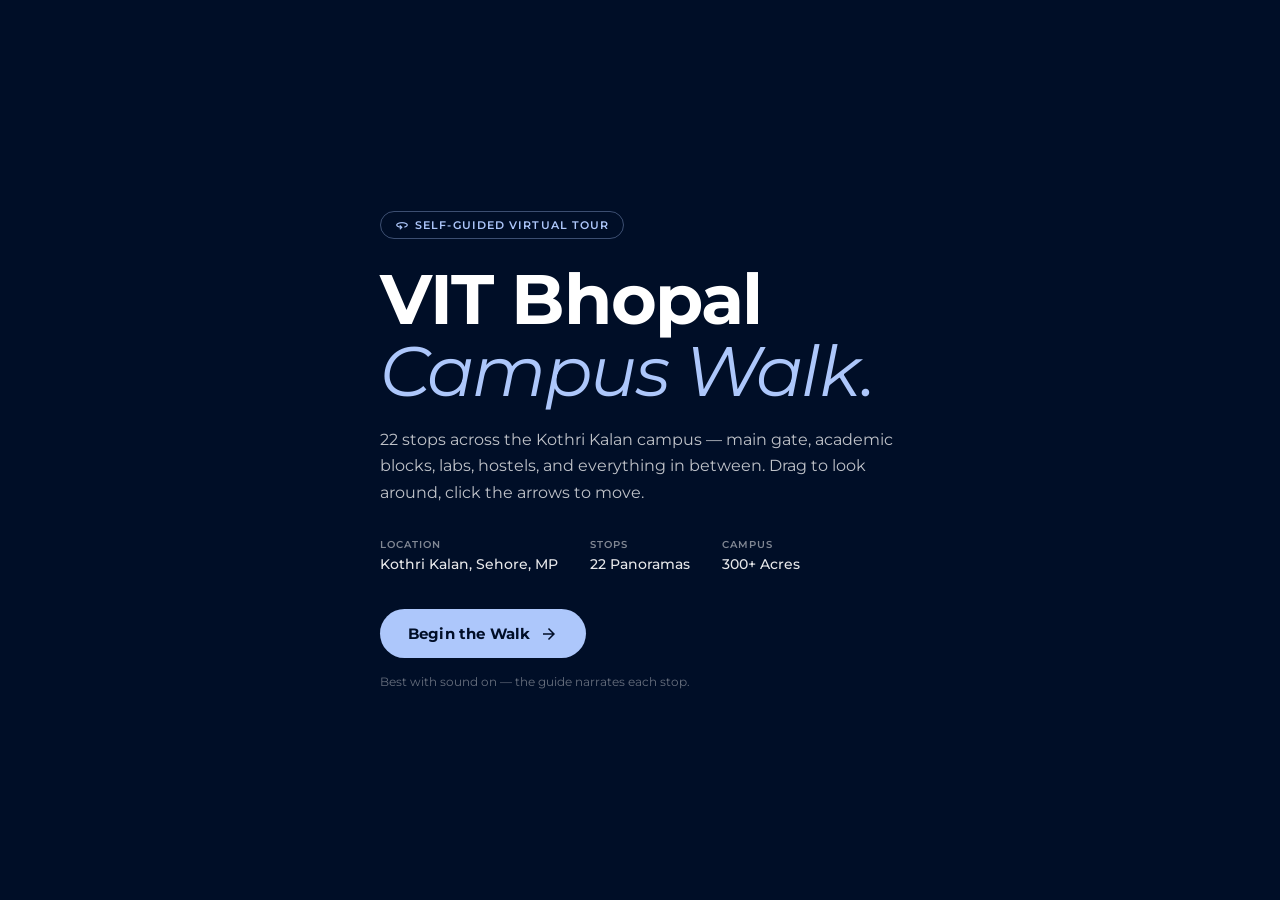
==== commit 3c4f1c25: "fixed image rotation" ====
--- a/index.html
+++ b/index.html
@@ -1,369 +1,448 @@
 <!DOCTYPE html>
-<html lang="en">
+<html lang="en" class="light">
 <head>
-<<<<<<< HEAD
-  <meta charset="UTF-8">
-  <meta name="viewport" content="width=device-width, initial-scale=1.0">
-  <title>VIT Bhopal - Campus Tour</title>
-  <style>
-    :root {
-      --bg-color: #ffffff;
-      --text-color: #333333;
-      --card-bg: #f5f5f5;
-      --accent-color: #1e3a8a; /* VIT Blue */
-      --btn-hover: #d32f2f;    /* Red accent */
-    }
-
-    [data-theme="dark"] {
-      --bg-color: #121212;
-      --text-color: #ffffff;
-      --card-bg: #1e1e1e;
-      --accent-color: #ff5252;
-      --btn-hover: #ff7961;
-    }
-
-    body {
-      margin: 0;
-      font-family: 'Segoe UI', Tahoma, Geneva, Verdana, sans-serif;
-      background-color: var(--bg-color);
-      color: var(--text-color);
-      transition: background-color 0.3s, color 0.3s;
-    }
-
-    /* Navbar */
-    header {
-      display: flex;
-      justify-content: space-between;
-      align-items: center;
-      padding: 20px 50px;
-      background-color: var(--card-bg);
-      box-shadow: 0 4px 6px rgba(0,0,0,0.1);
-    }
-
-    header h1 {
-      margin: 0;
-      font-size: 1.8rem;
-      color: var(--accent-color);
-    }
-
-    .theme-toggle {
-      background: transparent;
-      border: 2px solid var(--text-color);
-      color: var(--text-color);
-      padding: 8px 16px;
-      border-radius: 20px;
-      cursor: pointer;
-      font-weight: bold;
-      transition: all 0.3s ease;
-    }
-
-    .theme-toggle:hover {
-      background: var(--text-color);
-      color: var(--bg-color);
-    }
-
-    /* Hero Section */
-    .hero {
-      text-align: center;
-      padding: 100px 20px;
-      background: linear-gradient(rgba(0, 0, 0, 0.6), rgba(0, 0, 0, 0.6)), url('images/1 main gate entrance showcasing the directory board.jpg') center/cover;
-      color: white;
-    }
-
-    .hero h2 {
-      font-size: 3rem;
-      margin-bottom: 10px;
-    }
-
-    .hero p {
-      font-size: 1.2rem;
-      max-width: 600px;
-      margin: 0 auto 30px auto;
-      line-height: 1.6;
-    }
-
-    .btn-primary {
-      display: inline-block;
-      background-color: var(--accent-color);
-      color: white;
-      padding: 15px 35px;
-      font-size: 1.2rem;
-      text-decoration: none;
-      border-radius: 30px;
-      font-weight: bold;
-      transition: background-color 0.3s ease;
-      box-shadow: 0 4px 15px rgba(0,0,0,0.2);
-    }
-
-    .btn-primary:hover {
-      background-color: var(--btn-hover);
-    }
-
-    /* Infrastructure Section */
-    .infrastructure {
-      padding: 60px 50px;
-      text-align: center;
-    }
-
-    .infrastructure h3 {
-      font-size: 2rem;
-      color: var(--accent-color);
-      margin-bottom: 40px;
-    }
-
-    .cards {
-      display: flex;
-      justify-content: center;
-      gap: 30px;
-      flex-wrap: wrap;
-    }
-
-    .card {
-      background-color: var(--card-bg);
-      border-radius: 15px;
-      padding: 20px;
-      width: 300px;
-      box-shadow: 0 4px 10px rgba(0,0,0,0.1);
-      transition: transform 0.3s ease;
-    }
-
-    .card:hover {
-      transform: translateY(-10px);
-    }
-
-    .card img {
-      width: 100%;
-      border-radius: 10px;
-      height: 180px;
-      object-fit: cover;
-    }
-
-    .card h4 {
-      margin: 15px 0 10px 0;
-    }
-
-    .card p {
-      font-size: 0.95rem;
-      line-height: 1.5;
-    }
-
-    /* Footer */
-    footer {
-      text-align: center;
-      padding: 20px;
-      background-color: var(--card-bg);
-      margin-top: 40px;
-    }
-  </style>
+<meta charset="UTF-8">
+<meta name="viewport" content="width=device-width,initial-scale=1,viewport-fit=cover">
+<title>VIT Bhopal — Campus Virtual Tour</title>
+<link rel="preconnect" href="https://fonts.googleapis.com">
+<link href="https://fonts.googleapis.com/css2?family=Montserrat:wght@400;500;600;700&family=Material+Symbols+Outlined:opsz,wght,FILL,GRAD@20..48,100..700,0..1,-50..200&display=swap" rel="stylesheet">
+<style>
+/* ── DESIGN TOKENS ─────────────────────────────────────── */
+:root{
+  --primary:#000e27;--primary-c:#00234e;--on-primary:#fff;
+  --primary-fd:#d7e3ff;--inv-primary:#adc7fb;
+  --secondary:#505f76;--sec-c:#d0e1fb;--on-sec:#fff;
+  --surface:#f9f9ff;--surf-low:#f0f3ff;--surf-c:#e7eeff;
+  --surf-ch:#dee8ff;--surf-lowest:#fff;--surf-dim:#cfdaf2;
+  --on-surf:#111c2d;--on-sv:#44474f;
+  --inv-surf:#263143;--inv-on-surf:#ecf1ff;
+  --outline:#747780;--outline-v:#c4c6d0;
+  --error:#ba1a1a;
+  --r-sm:4px;--r-md:8px;--r-lg:12px;--r-xl:16px;--r-full:9999px;
+  --shadow:0 4px 20px rgba(0,14,39,.07);
+  --shadow-lg:0 12px 40px rgba(0,14,39,.13);
+  --trans:.2s ease;
+  --font:'Montserrat',system-ui,sans-serif;
+  /* tour-specific */
+  --viewer-h:calc(100vh - 64px);
+}
+html.dark{
+  --primary:#adc7fb;--primary-c:#adc7fb;--on-primary:#001b3e;
+  --primary-fd:#2c4773;--inv-primary:#000e27;
+  --secondary:#b7c8e1;--sec-c:#38485d;--on-sec:#0b1c30;
+  --surface:#111c2d;--surf-low:#161f30;--surf-c:#1b2538;
+  --surf-ch:#202c41;--surf-lowest:#0d1626;--surf-dim:#0a1020;
+  --on-surf:#ecf1ff;--on-sv:#c4c6d0;
+  --inv-surf:#ecf1ff;--inv-on-surf:#263143;
+  --outline:#8a8d97;--outline-v:#44474f;
+  --shadow:0 4px 20px rgba(0,0,0,.35);
+  --shadow-lg:0 12px 40px rgba(0,0,0,.5);
+}
+*,*::before,*::after{box-sizing:border-box;margin:0;padding:0}
+html,body{height:100%;overflow:hidden;font-family:var(--font);background:var(--surface);color:var(--on-surf);transition:background var(--trans),color var(--trans)}
+button{font-family:inherit;cursor:pointer;border:none;background:none;color:inherit}
+a{color:inherit;text-decoration:none}
+/* scrollbar */
+::-webkit-scrollbar{width:6px;height:6px}
+::-webkit-scrollbar-track{background:transparent}
+::-webkit-scrollbar-thumb{background:var(--outline-v);border-radius:3px}
+
+/* ── LAYOUT ─────────────────────────────────────────────── */
+#app{display:flex;flex-direction:column;height:100vh;overflow:hidden}
+
+/* NAV BAR */
+#navbar{
+  flex-shrink:0;height:64px;
+  background:var(--surf-lowest);
+  border-bottom:1px solid var(--outline-v);
+  display:flex;align-items:center;gap:12px;
+  padding:0 20px;
+  position:relative;z-index:50;
+  transition:background var(--trans),border-color var(--trans);
+}
+.nav-logo{display:flex;align-items:center;gap:10px}
+.nav-logo img{height:36px;object-fit:contain}
+.nav-logo-text{display:flex;flex-direction:column;line-height:1.1}
+.nav-logo-text span:first-child{font-size:14px;font-weight:700;color:var(--primary);letter-spacing:-.02em}
+.nav-logo-text span:last-child{font-size:10px;font-weight:500;color:var(--on-sv);letter-spacing:.06em;text-transform:uppercase}
+.nav-sep{flex:1;min-width:8px}
+.nav-scene-info{display:flex;flex-direction:column;align-items:center;min-width:0}
+.nav-scene-counter{font-size:10px;font-weight:600;color:var(--inv-primary);letter-spacing:.08em}
+.nav-scene-title{font-size:15px;font-weight:700;color:var(--primary);white-space:nowrap;overflow:hidden;text-overflow:ellipsis;max-width:260px}
+.nav-actions{display:flex;align-items:center;gap:6px;flex-shrink:0;position:relative;z-index:10}
+.icon-btn{
+  width:38px;height:38px;border-radius:var(--r-full);
+  display:flex;align-items:center;justify-content:center;
+  border:1px solid var(--outline-v);color:var(--on-sv);font-size:20px;
+  transition:all var(--trans);flex-shrink:0;
+}
+.icon-btn:hover{background:var(--surf-c);color:var(--primary);border-color:var(--primary)}
+.icon-btn.active{background:var(--primary);color:var(--on-primary);border-color:var(--primary)}
+.icon-btn.sm{width:32px;height:32px;font-size:18px}
+.material-symbols-outlined{font-family:'Material Symbols Outlined';font-style:normal;font-size:inherit;line-height:1;font-variation-settings:'FILL' 0,'wght' 400,'GRAD' 0,'opsz' 24}
+
+/* MAIN STAGE */
+#stage{flex:1;display:flex;overflow:hidden;position:relative}
+
+/* SIDEBAR */
+#sidebar{
+  width:300px;flex-shrink:0;
+  background:var(--surf-lowest);
+  border-right:1px solid var(--outline-v);
+  display:flex;flex-direction:column;
+  overflow:hidden;
+  transition:width var(--trans),background var(--trans);
+}
+#sidebar.collapsed{width:0}
+.sidebar-head{
+  padding:16px;border-bottom:1px solid var(--outline-v);
+  display:flex;align-items:center;justify-content:space-between;flex-shrink:0
+}
+.sidebar-head-title{font-size:11px;font-weight:600;letter-spacing:.08em;text-transform:uppercase;color:var(--on-sv)}
+.sidebar-scroll{overflow-y:auto;flex:1;padding:8px}
+.zone-label{
+  font-size:10px;font-weight:600;letter-spacing:.08em;text-transform:uppercase;
+  color:var(--on-sv);padding:12px 8px 6px;opacity:.7
+}
+.scene-item{
+  display:flex;align-items:center;gap:10px;width:100%;
+  padding:8px;border-radius:var(--r-md);
+  transition:background var(--trans);text-align:left;
+  border:1px solid transparent;
+}
+.scene-item:hover{background:var(--surf-low)}
+.scene-item.active{background:var(--surf-c);border-color:var(--outline-v)}
+.scene-item img{width:60px;height:38px;object-fit:cover;border-radius:var(--r-sm);flex-shrink:0}
+.scene-item-info{min-width:0}
+.scene-item-num{font-size:10px;color:var(--inv-primary);font-weight:600}
+.scene-item-name{font-size:12.5px;font-weight:600;color:var(--on-surf);white-space:nowrap;overflow:hidden;text-overflow:ellipsis}
+.scene-item-sub{font-size:11px;color:var(--on-sv);white-space:nowrap;overflow:hidden;text-overflow:ellipsis}
+
+/* VIEWER AREA */
+#viewer-wrap{flex:1;position:relative;overflow:hidden;background:#0a0f1e}
+#pano{position:absolute;inset:0;width:100%;height:100%;display:block;cursor:grab;touch-action:none}
+#pano.grabbing{cursor:grabbing}
+
+/* LOADING OVERLAY */
+#loading{
+  position:absolute;inset:0;z-index:30;
+  background:var(--primary);
+  display:flex;flex-direction:column;align-items:center;justify-content:center;gap:16px;
+  transition:opacity .5s ease;
+}
+#loading.hidden{opacity:0;pointer-events:none}
+.loader-logo{width:80px;height:80px;border-radius:50%;background:rgba(255,255,255,.1);display:flex;align-items:center;justify-content:center}
+.loader-logo img{width:52px}
+.loader-text{color:rgba(255,255,255,.8);font-size:13px;font-weight:500;letter-spacing:.04em}
+.loader-track{width:200px;height:3px;background:rgba(255,255,255,.15);border-radius:2px;overflow:hidden}
+.loader-fill{height:100%;background:var(--inv-primary);transition:width .3s ease;width:0%}
+.loader-spinner{width:40px;height:40px;border:3px solid rgba(255,255,255,.2);border-top-color:var(--inv-primary);border-radius:50%;animation:spin 1s linear infinite}
+@keyframes spin{to{transform:rotate(360deg)}}
+
+/* DRAG HINT */
+#drag-hint{
+  position:absolute;left:50%;top:50%;transform:translate(-50%,40px);z-index:10;
+  display:flex;align-items:center;gap:8px;
+  background:rgba(0,0,0,.5);backdrop-filter:blur(8px);
+  border:1px solid rgba(255,255,255,.15);color:#fff;
+  padding:8px 16px;border-radius:var(--r-full);font-size:12.5px;
+  pointer-events:none;animation:pulse 2.5s ease-in-out infinite;
+  transition:opacity .4s;
+}
+#drag-hint.hidden{opacity:0}
+@keyframes pulse{0%,100%{opacity:.9}50%{opacity:.3}}
+
+/* HOTSPOT LAYER */
+#hotspot-layer{position:absolute;inset:0;z-index:8;pointer-events:none}
+.hotspot{
+  position:absolute;top:0;left:0;
+  display:flex;flex-direction:column;align-items:center;gap:6px;
+  pointer-events:auto;transform-origin:center;
+}
+.hotspot-btn{
+  width:44px;height:44px;border-radius:50%;
+  background:rgba(0,14,39,.75);backdrop-filter:blur(6px);
+  border:2px solid rgba(173,199,251,.8);color:#fff;
+  display:flex;align-items:center;justify-content:center;
+  font-size:20px;transition:all .2s;
+  box-shadow:0 4px 16px rgba(0,0,0,.4);
+}
+.hotspot:hover .hotspot-btn{background:var(--primary-c);transform:scale(1.1)}
+.hotspot-ring{
+  position:absolute;width:60px;height:60px;
+  border-radius:50%;top:50%;left:50%;transform:translate(-50%,-50%);
+  border:2px dashed rgba(173,199,251,.5);
+  animation:ring-pulse 2s ease-in-out infinite;
+  pointer-events:none;
+}
+@keyframes ring-pulse{0%,100%{transform:translate(-50%,-50%) scale(1);opacity:.8}50%{transform:translate(-50%,-50%) scale(1.2);opacity:.3}}
+.hotspot-dir{
+  font-size:9px;font-weight:700;letter-spacing:.08em;text-transform:uppercase;
+  background:rgba(0,14,39,.8);color:var(--inv-primary);
+  padding:2px 8px;border-radius:var(--r-full);backdrop-filter:blur(4px);
+  border:1px solid rgba(173,199,251,.3);white-space:nowrap;
+}
+
+/* CAPTION BAR */
+#caption{
+  position:absolute;bottom:80px;left:50%;transform:translateX(-50%);z-index:9;
+  width:min(680px,90vw);
+  background:rgba(0,14,39,.82);backdrop-filter:blur(12px);
+  border:1px solid rgba(173,199,251,.2);border-radius:var(--r-lg);
+  padding:12px 16px;display:flex;align-items:flex-start;gap:12px;
+  box-shadow:var(--shadow-lg);
+}
+.caption-play{
+  width:34px;height:34px;border-radius:50%;flex-shrink:0;
+  background:rgba(173,199,251,.15);border:1px solid rgba(173,199,251,.3);
+  color:#fff;display:flex;align-items:center;justify-content:center;font-size:18px;
+  transition:background .2s;
+}
+.caption-play:hover{background:rgba(173,199,251,.3)}
+.caption-body{flex:1;min-width:0}
+.caption-title{font-size:11px;font-weight:600;color:var(--inv-primary);letter-spacing:.06em;text-transform:uppercase;margin-bottom:4px}
+#caption-text{font-size:13px;line-height:1.55;color:rgba(255,255,255,.88);max-height:3.6em;overflow:hidden}
+.caption-bar-wrap{height:2px;background:rgba(255,255,255,.1);border-radius:1px;margin-top:8px;overflow:hidden}
+#caption-progress{height:100%;background:var(--inv-primary);width:0%;transition:width .15s linear}
+
+/* FILMSTRIP */
+#filmstrip{
+  position:absolute;bottom:0;left:0;right:0;z-index:9;
+  display:flex;gap:6px;padding:10px 14px 12px;
+  background:linear-gradient(0deg,rgba(0,14,39,.95) 0%,transparent 100%);
+  overflow-x:auto;scrollbar-width:thin;
+}
+.film-btn{
+  flex-shrink:0;width:72px;height:46px;border-radius:6px;overflow:hidden;
+  border:2px solid transparent;opacity:.55;transition:all .2s;
+  position:relative;
+}
+.film-btn img{width:100%;height:100%;object-fit:cover;display:block}
+.film-btn:hover{opacity:.9;transform:translateY(-2px)}
+.film-btn.active{opacity:1;border-color:var(--inv-primary)}
+.film-num{position:absolute;bottom:2px;left:3px;font-size:9px;font-weight:600;color:#fff;background:rgba(0,0,0,.6);padding:1px 4px;border-radius:3px}
+
+/* ZOOM */
+#zoom-ctrl{position:absolute;right:16px;bottom:80px;z-index:9;display:flex;flex-direction:column;gap:5px}
+.zoom-btn{width:34px;height:34px;border-radius:var(--r-md);background:rgba(0,0,0,.6);backdrop-filter:blur(6px);border:1px solid rgba(255,255,255,.15);color:#fff;font-size:20px;font-weight:600;display:flex;align-items:center;justify-content:center;transition:background .2s}
+.zoom-btn:hover{background:rgba(0,14,39,.85)}
+
+/* MAP PANEL */
+#map-panel{
+  position:fixed;inset:0;z-index:60;display:flex;align-items:center;justify-content:center;
+  background:rgba(0,0,0,.6);backdrop-filter:blur(6px);
+  opacity:0;visibility:hidden;transition:all .3s;padding:20px;
+}
+#map-panel.open{opacity:1;visibility:visible}
+.map-box{
+  width:min(980px,100%);max-height:88vh;border-radius:var(--r-xl);overflow:hidden;
+  background:var(--surf-lowest);display:flex;flex-direction:column;
+  box-shadow:var(--shadow-lg);border:1px solid var(--outline-v);
+}
+.map-head{
+  display:flex;align-items:center;justify-content:space-between;
+  padding:16px 20px;background:var(--primary);color:var(--on-primary);flex-shrink:0
+}
+.map-head-title{font-size:13px;font-weight:700;letter-spacing:.06em;text-transform:uppercase}
+.map-body{display:flex;flex:1;min-height:420px}
+.map-body iframe{flex:1.6;border:none;min-height:100%}
+.map-info{flex:1;padding:24px;display:flex;flex-direction:column;justify-content:space-between;gap:16px;overflow-y:auto}
+.map-badge{display:inline-block;font-size:10px;font-weight:600;letter-spacing:.1em;text-transform:uppercase;padding:4px 12px;border-radius:var(--r-full);border:1px solid var(--outline-v);color:var(--on-sv);margin-bottom:8px}
+.map-title{font-size:20px;font-weight:700;color:var(--primary);margin-bottom:8px}
+.map-desc{font-size:13.5px;line-height:1.65;color:var(--on-sv)}
+.map-stats{display:grid;grid-template-columns:1fr 1fr;gap:12px;border-top:1px solid var(--outline-v);padding-top:16px}
+.stat{display:flex;flex-direction:column;gap:3px}
+.stat-val{font-size:18px;font-weight:700;color:var(--primary)}
+.stat-lab{font-size:11px;color:var(--on-sv)}
+.map-link{display:inline-flex;align-items:center;gap:6px;font-size:13px;font-weight:600;color:var(--primary-c);border-bottom:1px solid;padding-bottom:2px;align-self:flex-start}
+
+/* INTRO SCREEN */
+#intro{
+  position:fixed;inset:0;z-index:100;
+  background:var(--primary);
+  display:flex;align-items:center;justify-content:center;
+  transition:opacity .6s ease,visibility .6s;padding:24px;
+}
+#intro.hidden{opacity:0;visibility:hidden;pointer-events:none}
+.intro-inner{max-width:620px;color:#fff}
+.intro-badge{display:inline-flex;align-items:center;gap:6px;font-size:11px;font-weight:600;letter-spacing:.1em;text-transform:uppercase;color:var(--inv-primary);border:1px solid rgba(173,199,251,.35);padding:6px 14px;border-radius:var(--r-full);margin-bottom:24px}
+.intro-h1{font-size:clamp(38px,7vw,70px);font-weight:700;line-height:1.03;letter-spacing:-.02em;margin-bottom:20px}
+.intro-h1 em{font-style:italic;font-weight:400;color:var(--inv-primary)}
+.intro-sub{font-size:16px;line-height:1.65;color:rgba(255,255,255,.75);max-width:520px;margin-bottom:32px}
+.intro-meta{display:flex;gap:32px;flex-wrap:wrap;margin-bottom:36px}
+.intro-meta-item{display:flex;flex-direction:column;gap:4px}
+.intro-meta-item .lbl{font-size:10px;font-weight:600;letter-spacing:.1em;text-transform:uppercase;color:rgba(255,255,255,.5)}
+.intro-meta-item .val{font-size:14px;font-weight:500;color:rgba(255,255,255,.9)}
+.btn-start{
+  display:inline-flex;align-items:center;gap:10px;
+  background:var(--inv-primary);color:var(--primary);
+  font-size:15px;font-weight:700;letter-spacing:.01em;
+  padding:15px 28px;border-radius:var(--r-full);
+  transition:all .25s;
+}
+.btn-start:hover{background:#fff;transform:translateY(-2px);box-shadow:0 8px 24px rgba(0,0,0,.25)}
+.intro-hint{margin-top:16px;font-size:12px;color:rgba(255,255,255,.4)}
+
+/* DARK TOGGLE */
+.toggle-wrap{display:flex;align-items:center;gap:6px}
+.toggle-track{width:40px;height:22px;border-radius:var(--r-full);background:var(--surf-c);border:1px solid var(--outline-v);position:relative;cursor:pointer;transition:background .2s}
+html.dark .toggle-track{background:var(--primary-fd)}
+.toggle-thumb{position:absolute;top:2px;left:2px;width:16px;height:16px;border-radius:50%;background:var(--on-sv);transition:transform .2s,background .2s}
+html.dark .toggle-thumb{transform:translateX(18px);background:var(--primary)}
+
+/* RESPONSIVE */
+@media(max-width:768px){
+  #sidebar{display:none}
+  .nav-scene-title{max-width:150px;font-size:13px}
+  #caption{bottom:72px;width:94vw;padding:10px 12px}
+  #caption-text{font-size:12px}
+  .film-btn{width:58px;height:37px}
+  .intro-meta{gap:20px}
+}
+@media(prefers-reduced-motion:reduce){
+  .hotspot-ring,.loader-spinner{animation:none}
+  #drag-hint{animation:none}
+}
+</style>
 </head>
 <body>
 
-  <header>
-    <h1>VIT Bhopal University</h1>
-    <button class="theme-toggle" onclick="toggleTheme()">🌙 Dark Mode</button>
-  </header>
-
-  <section class="hero">
-    <h2>Experience Our Campus</h2>
-    <p>Step inside VIT Bhopal virtually. Explore our futuristic Academic Block, advanced Lab Complex, Multi-Purpose Hall, and vibrant student hostels from anywhere in the world.</p>
-    <!-- This links directly to the 360 tour file -->
-    <a href="tour.html" class="btn-primary">▶ Start 360° Virtual Tour</a>
-  </section>
-
-  <section class="infrastructure">
-    <h3>World-Class Infrastructure</h3>
-    <div class="cards">
-      <div class="card">
-        <!-- Uses one of your images -->
-        <img src="images/1LSSR Academic Block 1 (AB1) Enterance.jpg" alt="Academic Block">
-        <h4>Academic Block</h4>
-        <p>A hub of innovation featuring modern classrooms, interactive learning spaces, and the main auditorium.</p>
-      </div>
-      <div class="card">
-        <img src="images/1LSSSRR Lab Complex.jpg" alt="Lab Complex">
-        <h4>Advanced Laboratories</h4>
-        <p>State-of-the-art lab facilities equipped with the latest technology for hands-on, practical engineering learning.</p>
-      </div>
-      <div class="card">
-        <img src="images/1RLS Girls Hostel Block 1.jpg" alt="Hostels">
-        <h4>Student Hostels</h4>
-        <p>Secure, comfortable, and vibrant residential blocks designed to provide a home away from home.</p>
-      </div>
-    </div>
-  </section>
-
-  <footer>
-    <p>&copy; 2024 VIT Bhopal Virtual Tour Project.</p>
-  </footer>
-
-  <script>
-    function toggleTheme() {
-      const html = document.documentElement;
-      const themeBtn = document.querySelector('.theme-toggle');
-      if (html.getAttribute('data-theme') === 'dark') {
-        html.removeAttribute('data-theme');
-        themeBtn.innerText = '🌙 Dark Mode';
-      } else {
-        html.setAttribute('data-theme', 'dark');
-        themeBtn.innerText = '☀️ Light Mode';
-      }
-    }
-  </script>
+<!-- INTRO -->
+<div id="intro">
+  <div class="intro-inner">
+    <div class="intro-badge"><span class="material-symbols-outlined" style="font-size:14px">360</span>Self-Guided Virtual Tour</div>
+    <h1 class="intro-h1">VIT Bhopal<br><em>Campus Walk.</em></h1>
+    <p class="intro-sub">22 stops across the Kothri Kalan campus — main gate, academic blocks, labs, hostels, and everything in between. Drag to look around, click the arrows to move.</p>
+    <div class="intro-meta">
+      <div class="intro-meta-item"><span class="lbl">Location</span><span class="val">Kothri Kalan, Sehore, MP</span></div>
+      <div class="intro-meta-item"><span class="lbl">Stops</span><span class="val">22 Panoramas</span></div>
+      <div class="intro-meta-item"><span class="lbl">Campus</span><span class="val">300+ Acres</span></div>
+    </div>
+    <button class="btn-start" id="btn-start">
+      Begin the Walk <span class="material-symbols-outlined" style="font-size:18px">arrow_forward</span>
+    </button>
+    <p class="intro-hint">Best with sound on — the guide narrates each stop.</p>
+  </div>
+</div>
+
+<!-- APP -->
+<div id="app">
+  <!-- NAVBAR -->
+  <nav id="navbar">
+    <div class="nav-logo">
+      <img src="https://vitbhopal.ac.in/wp-content/uploads/2020/01/logochhota.png" alt="VIT Bhopal" onerror="this.style.display='none'">
+      <div class="nav-logo-text">
+        <span>VIT Bhopal</span>
+        <span>Campus Virtual Tour</span>
+      </div>
+    </div>
+    <div class="nav-sep"></div>
+    <div class="nav-scene-info">
+      <span class="nav-scene-counter" id="nav-counter">01 / 22</span>
+      <span class="nav-scene-title" id="nav-title">Main Gate</span>
+    </div>
+    <div class="nav-sep"></div>
+    <div class="nav-actions">
+      <button class="icon-btn" id="btn-menu" title="All Stops"><span class="material-symbols-outlined">menu</span></button>
+      <button class="icon-btn" id="btn-map" title="Campus Map"><span class="material-symbols-outlined">map</span></button>
+      <button class="icon-btn" id="btn-audio" title="Narration"><span class="material-symbols-outlined" id="audio-icon">volume_up</span></button>
+      <button class="icon-btn" id="btn-fs" title="Fullscreen"><span class="material-symbols-outlined">fullscreen</span></button>
+      <!-- Dark mode -->
+      <div class="toggle-wrap" title="Dark mode">
+        <span class="material-symbols-outlined" style="font-size:16px;color:var(--on-sv)">light_mode</span>
+        <div class="toggle-track" id="theme-toggle"><div class="toggle-thumb"></div></div>
+        <span class="material-symbols-outlined" style="font-size:16px;color:var(--on-sv)">dark_mode</span>
+      </div>
+    </div>
+  </nav>
+
+  <!-- STAGE -->
+  <div id="stage">
+    <!-- SIDEBAR -->
+    <aside id="sidebar">
+      <div class="sidebar-head">
+        <span class="sidebar-head-title">All Stops</span>
+        <button class="icon-btn sm" id="btn-sidebar-close"><span class="material-symbols-outlined">close</span></button>
+      </div>
+      <div class="sidebar-scroll" id="sidebar-list"></div>
+    </aside>
+
+    <!-- VIEWER -->
+    <div id="viewer-wrap">
+      <canvas id="pano"></canvas>
+      <div id="hotspot-layer"></div>
+
+      <!-- Loading -->
+      <div id="loading">
+        <div class="loader-logo">
+          <img src="https://vitbhopal.ac.in/wp-content/uploads/2020/01/logochhota.png" alt="" onerror="this.style.display='none'">
+        </div>
+        <div class="loader-spinner"></div>
+        <span class="loader-text">Loading panorama…</span>
+        <div class="loader-track"><div class="loader-fill" id="loader-fill"></div></div>
+      </div>
+
+      <div class="drag-hint" id="drag-hint">
+        <span class="material-symbols-outlined" style="font-size:16px">pan_tool</span>
+        Drag to look around
+      </div>
+
+      <!-- Caption -->
+      <div id="caption">
+        <button class="caption-play" id="caption-play">
+          <span class="material-symbols-outlined" id="play-icon">play_arrow</span>
+        </button>
+        <div class="caption-body">
+          <div class="caption-title" id="caption-scene-title">Main Gate</div>
+          <p id="caption-text">Welcome to VIT Bhopal University.</p>
+          <div class="caption-bar-wrap"><div id="caption-progress"></div></div>
+        </div>
+      </div>
+
+      <!-- Filmstrip -->
+      <div id="filmstrip"></div>
+
+      <!-- Zoom -->
+      <div id="zoom-ctrl">
+        <button class="zoom-btn" id="btn-zoom-in">+</button>
+        <button class="zoom-btn" id="btn-zoom-out">−</button>
+      </div>
+    </div>
+  </div>
+</div>
+
+<!-- MAP PANEL -->
+<div id="map-panel">
+  <div class="map-box">
+    <div class="map-head">
+      <span class="map-head-title">Campus Location — Kothri Kalan, Sehore</span>
+      <button class="icon-btn sm" id="btn-map-close" style="color:#fff;border-color:rgba(255,255,255,.3)"><span class="material-symbols-outlined">close</span></button>
+    </div>
+    <div class="map-body">
+      <iframe src="https://maps.google.com/maps?q=23.0756,76.8497&z=15&output=embed" title="VIT Bhopal Map" loading="lazy"></iframe>
+      <div class="map-info">
+        <div>
+          <div class="map-badge">Bhopal–Indore Highway</div>
+          <div class="map-title">VIT Bhopal University</div>
+          <p class="map-desc">Located on the Bhopal-Indore highway in Kothri Kalan, Sehore district — about 50 km from Bhopal city. A 300+ acre linear campus surrounded by fresh flora and fauna.</p>
+        </div>
+        <div class="map-stats">
+          <div class="stat"><span class="stat-val">300+</span><span class="stat-lab">Acres Campus</span></div>
+          <div class="stat"><span class="stat-val">31,180</span><span class="stat-lab">sqm Academic Block</span></div>
+          <div class="stat"><span class="stat-val">7,875</span><span class="stat-lab">sqm Lab Complex</span></div>
+          <div class="stat"><span class="stat-val">600+</span><span class="stat-lab">Seat Auditorium</span></div>
+        </div>
+        <a class="map-link" href="https://www.google.com/maps/search/?api=1&query=23.0756,76.8497" target="_blank" rel="noopener">
+          Open in Google Maps <span class="material-symbols-outlined" style="font-size:14px">open_in_new</span>
+        </a>
+      </div>
+    </div>
+  </div>
+</div>
+
+<script src="js/scenes.js"></script>
+<script src="js/viewer.js"></script>
+<script src="js/app.js"></script>
+<script src="js/calibrate.js"></script>
 </body>
 </html>
-=======
-<meta charset="UTF-8">
-<meta name="viewport" content="width=device-width, initial-scale=1.0, viewport-fit=cover">
-<title>VIT Bhopal — Campus Walkthrough</title>
-<meta name="description" content="A self-guided 360° walkthrough of the VIT Bhopal University campus, Kothri Kalan, Sehore.">
-<link rel="stylesheet" href="css/styles.css">
-</head>
-<body>
-
-<!-- ============ LOADER ============ -->
-<div id="loader" class="loader">
-  <div class="loader-mark">
-    <svg viewBox="0 0 64 64" width="56" height="56" aria-hidden="true">
-      <circle cx="32" cy="32" r="28" fill="none" stroke="currentColor" stroke-width="2" stroke-dasharray="8 6"/>
-      <circle cx="32" cy="32" r="6" fill="currentColor"/>
-    </svg>
-  </div>
-  <p class="loader-text">Stitching the campus together…</p>
-  <div class="loader-track"><div class="loader-fill" id="loaderFill"></div></div>
-</div>
-
-<!-- ============ INTRO SCREEN ============ -->
-<div id="intro" class="intro">
-  <div class="intro-grain"></div>
-  <div class="intro-inner">
-    <span class="eyebrow mono">360° SELF-GUIDED WALKTHROUGH</span>
-    <h1 class="intro-title">VIT Bhopal<br><em>on foot.</em></h1>
-    <p class="intro-sub">Seventeen vantage points across the Kothri&nbsp;Kalan campus — gates, hostels, courts and classrooms — stitched into one walk. Look around by dragging, follow the marked paths, and let the guide talk you through each stop.</p>
-    <div class="intro-meta">
-      <div class="intro-meta-item">
-        <span class="mono small">LOCATION</span>
-        <span>Kothri Kalan, Sehore, Madhya Pradesh</span>
-      </div>
-      <div class="intro-meta-item">
-        <span class="mono small">STOPS</span>
-        <span>17 panoramas</span>
-      </div>
-    </div>
-    <button class="btn-start" id="btnStart">
-      <span>Begin the walk</span>
-      <svg width="18" height="18" viewBox="0 0 24 24" fill="none"><path d="M5 12h14M13 6l6 6-6 6" stroke="currentColor" stroke-width="2" stroke-linecap="round" stroke-linejoin="round"/></svg>
-    </button>
-    <p class="intro-hint">Best with sound on — the guide narrates as you arrive at each stop.</p>
-  </div>
-</div>
-
-<!-- ============ VIEWER STAGE ============ -->
-<main id="stage" class="stage" aria-hidden="true">
-
-  <canvas id="pano" class="pano-canvas"></canvas>
-
-  <!-- hotspot layer (DOM, positioned over canvas) -->
-  <div id="hotspotLayer" class="hotspot-layer"></div>
-
-  <!-- drag hint -->
-  <div class="drag-hint" id="dragHint">
-    <svg width="22" height="22" viewBox="0 0 24 24" fill="none"><path d="M9 11V7a3 3 0 0 1 6 0v4M7 11h10a1 1 0 0 1 1 1v5a4 4 0 0 1-4 4h-4a4 4 0 0 1-4-4v-5a1 1 0 0 1 1-1Z" stroke="currentColor" stroke-width="1.6"/></svg>
-    <span>Drag to look around</span>
-  </div>
-
-  <!-- top bar -->
-  <header class="topbar">
-    <div class="topbar-left">
-      <button class="icon-btn" id="btnMenu" aria-label="Open scene list">
-        <svg width="20" height="20" viewBox="0 0 24 24" fill="none"><path d="M4 6h16M4 12h16M4 18h16" stroke="currentColor" stroke-width="2" stroke-linecap="round"/></svg>
-      </button>
-      <div class="brand mono">VIT&nbsp;BHOPAL <span class="brand-dim">/ CAMPUS WALK</span></div>
-    </div>
-    <div class="topbar-center">
-      <span class="scene-counter mono" id="sceneCounter">01 / 17</span>
-      <h2 class="scene-title" id="sceneTitle">—</h2>
-    </div>
-    <div class="topbar-right">
-      <button class="icon-btn" id="btnMap" aria-label="Open campus map">
-        <svg width="20" height="20" viewBox="0 0 24 24" fill="none"><path d="M9 18l-6 2V4l6-2 6 2 6-2v16l-6 2-6-2Zm0 0V2m6 18V4" stroke="currentColor" stroke-width="1.8" stroke-linejoin="round"/></svg>
-      </button>
-      <button class="icon-btn" id="btnAudio" aria-label="Toggle narration">
-        <svg width="20" height="20" viewBox="0 0 24 24" fill="none" id="iconAudioOn"><path d="M11 5 6 9H3v6h3l5 4V5Z" stroke="currentColor" stroke-width="1.8" stroke-linejoin="round"/><path d="M16 8a5 5 0 0 1 0 8M19 5a9 9 0 0 1 0 14" stroke="currentColor" stroke-width="1.8" stroke-linecap="round"/></svg>
-      </button>
-      <button class="icon-btn" id="btnFullscreen" aria-label="Fullscreen">
-        <svg width="20" height="20" viewBox="0 0 24 24" fill="none"><path d="M4 9V5a1 1 0 0 1 1-1h4M20 9V5a1 1 0 0 0-1-1h-4M4 15v4a1 1 0 0 0 1 1h4M20 15v4a1 1 0 0 1-1 1h-4" stroke="currentColor" stroke-width="2" stroke-linecap="round" stroke-linejoin="round"/></svg>
-      </button>
-    </div>
-  </header>
-
-  <!-- narration caption bar -->
-  <div class="caption-bar" id="captionBar">
-    <button class="caption-toggle" id="btnCaptionPlay" aria-label="Play narration">
-      <svg id="playIcon" width="16" height="16" viewBox="0 0 24 24" fill="currentColor"><path d="M8 5v14l11-7z"/></svg>
-      <svg id="pauseIcon" width="16" height="16" viewBox="0 0 24 24" fill="currentColor" style="display:none"><path d="M7 5h4v14H7zM13 5h4v14h-4z"/></svg>
-    </button>
-    <p class="caption-text" id="captionText">Welcome.</p>
-    <div class="caption-progress"><div class="caption-progress-fill" id="captionFill"></div></div>
-  </div>
-
-  <!-- bottom strip: filmstrip nav -->
-  <nav class="filmstrip" id="filmstrip" aria-label="All stops"></nav>
-
-  <!-- zoom controls -->
-  <div class="zoom-controls">
-    <button class="icon-btn small" id="btnZoomIn" aria-label="Zoom in">+</button>
-    <button class="icon-btn small" id="btnZoomOut" aria-label="Zoom out">–</button>
-  </div>
-
-</main>
-
-<!-- ============ SIDE DRAWER: ALL SCENES ============ -->
-<aside id="drawer" class="drawer" aria-hidden="true">
-  <div class="drawer-head">
-    <span class="mono small">ALL STOPS</span>
-    <button class="icon-btn" id="btnDrawerClose" aria-label="Close">
-      <svg width="18" height="18" viewBox="0 0 24 24" fill="none"><path d="M6 6l12 12M18 6 6 18" stroke="currentColor" stroke-width="2" stroke-linecap="round"/></svg>
-    </button>
-  </div>
-  <div class="drawer-list" id="drawerList"></div>
-</aside>
-<div id="drawerScrim" class="scrim"></div>
-
-<!-- ============ MAP OVERLAY ============ -->
-<div id="mapOverlay" class="map-overlay" aria-hidden="true">
-  <div class="map-panel">
-    <div class="map-head">
-      <span class="mono small">CAMPUS MAP — KOTHRI KALAN, SEHORE</span>
-      <button class="icon-btn" id="btnMapClose" aria-label="Close map">
-        <svg width="18" height="18" viewBox="0 0 24 24" fill="none"><path d="M6 6l12 12M18 6 6 18" stroke="currentColor" stroke-width="2" stroke-linecap="round"/></svg>
-      </button>
-    </div>
-    <div class="map-body">
-      <div class="map-frame-wrap">
-        <iframe id="mapFrame" title="VIT Bhopal location map" loading="lazy" referrerpolicy="no-referrer-when-downgrade"
-          src="https://maps.google.com/maps?q=23.0756,76.8497&z=15&output=embed"
-          onerror="this.style.display='none'; document.getElementById('mapFallback').style.display='flex';"></iframe>
-        <div id="mapFallback" class="map-fallback">
-          <svg width="40" height="40" viewBox="0 0 24 24" fill="none"><path d="M12 21s-7-7.2-7-12a7 7 0 1 1 14 0c0 4.8-7 12-7 12Z" stroke="currentColor" stroke-width="1.6"/><circle cx="12" cy="9" r="2.6" stroke="currentColor" stroke-width="1.6"/></svg>
-          <p class="mono small">23.0756° N, 76.8497° E</p>
-          <p class="map-fallback-text">Live map preview isn't available in this environment. Use the link below to open the location directly in Google Maps.</p>
-        </div>
-      </div>
-      <div class="map-side">
-        <p class="map-note">VIT Bhopal University sits on the Bhopal–Indore highway in Kothri Kalan, Sehore district — about 50&nbsp;km from Bhopal city. The 360° stops in this walk are arranged loosely west→east, gate to academic core.</p>
-        <a class="map-link" href="https://www.google.com/maps/search/?api=1&query=23.0756,76.8497" target="_blank" rel="noopener">
-          Open in Google Maps
-          <svg width="14" height="14" viewBox="0 0 24 24" fill="none"><path d="M7 17 17 7M7 7h10v10" stroke="currentColor" stroke-width="2" stroke-linecap="round" stroke-linejoin="round"/></svg>
-        </a>
-      </div>
-    </div>
-  </div>
-</div>
-
-<script src="js/scenes.js"></script>
-<script src="js/viewer.js"></script>
-<script src="js/narration.js"></script>
-<script src="js/app.js"></script>
-</body>
-</html>
->>>>>>> a3f0da6cf6f22f83a65aa64f65316d1dddad38cb
